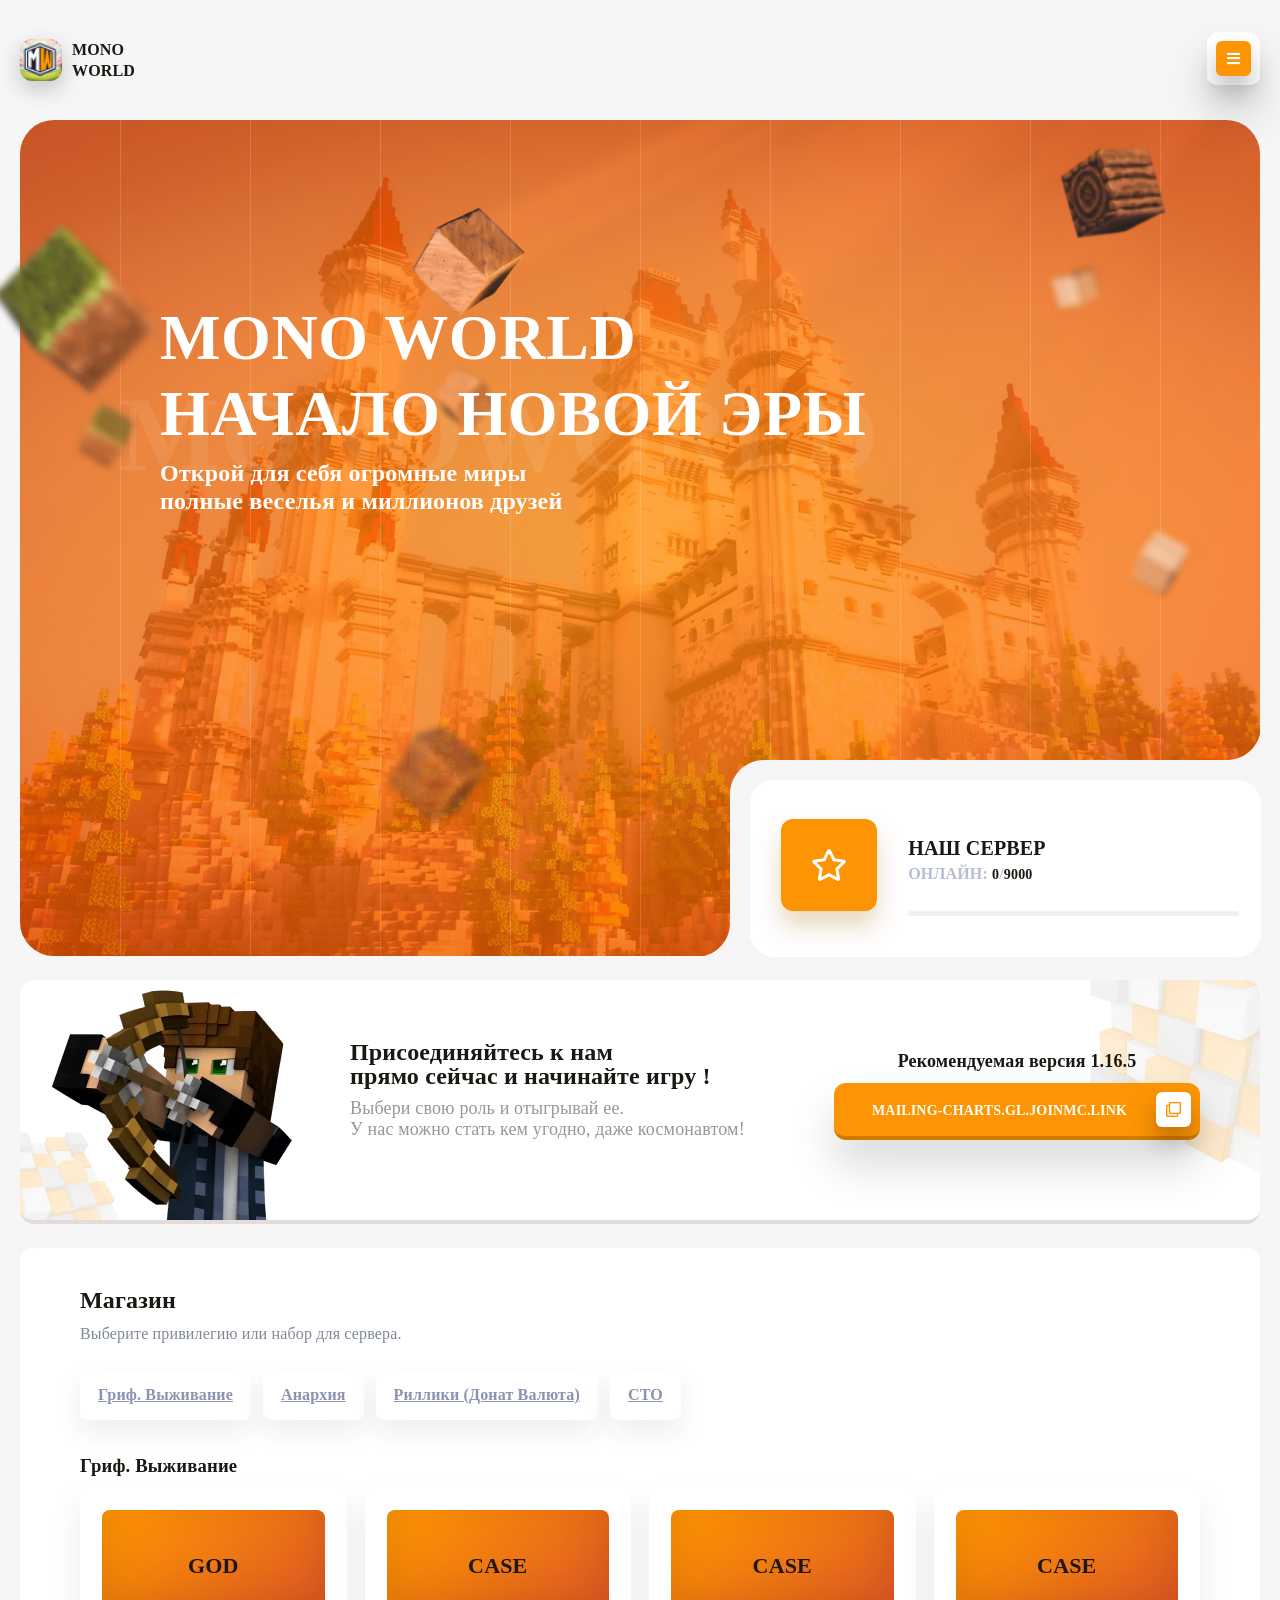
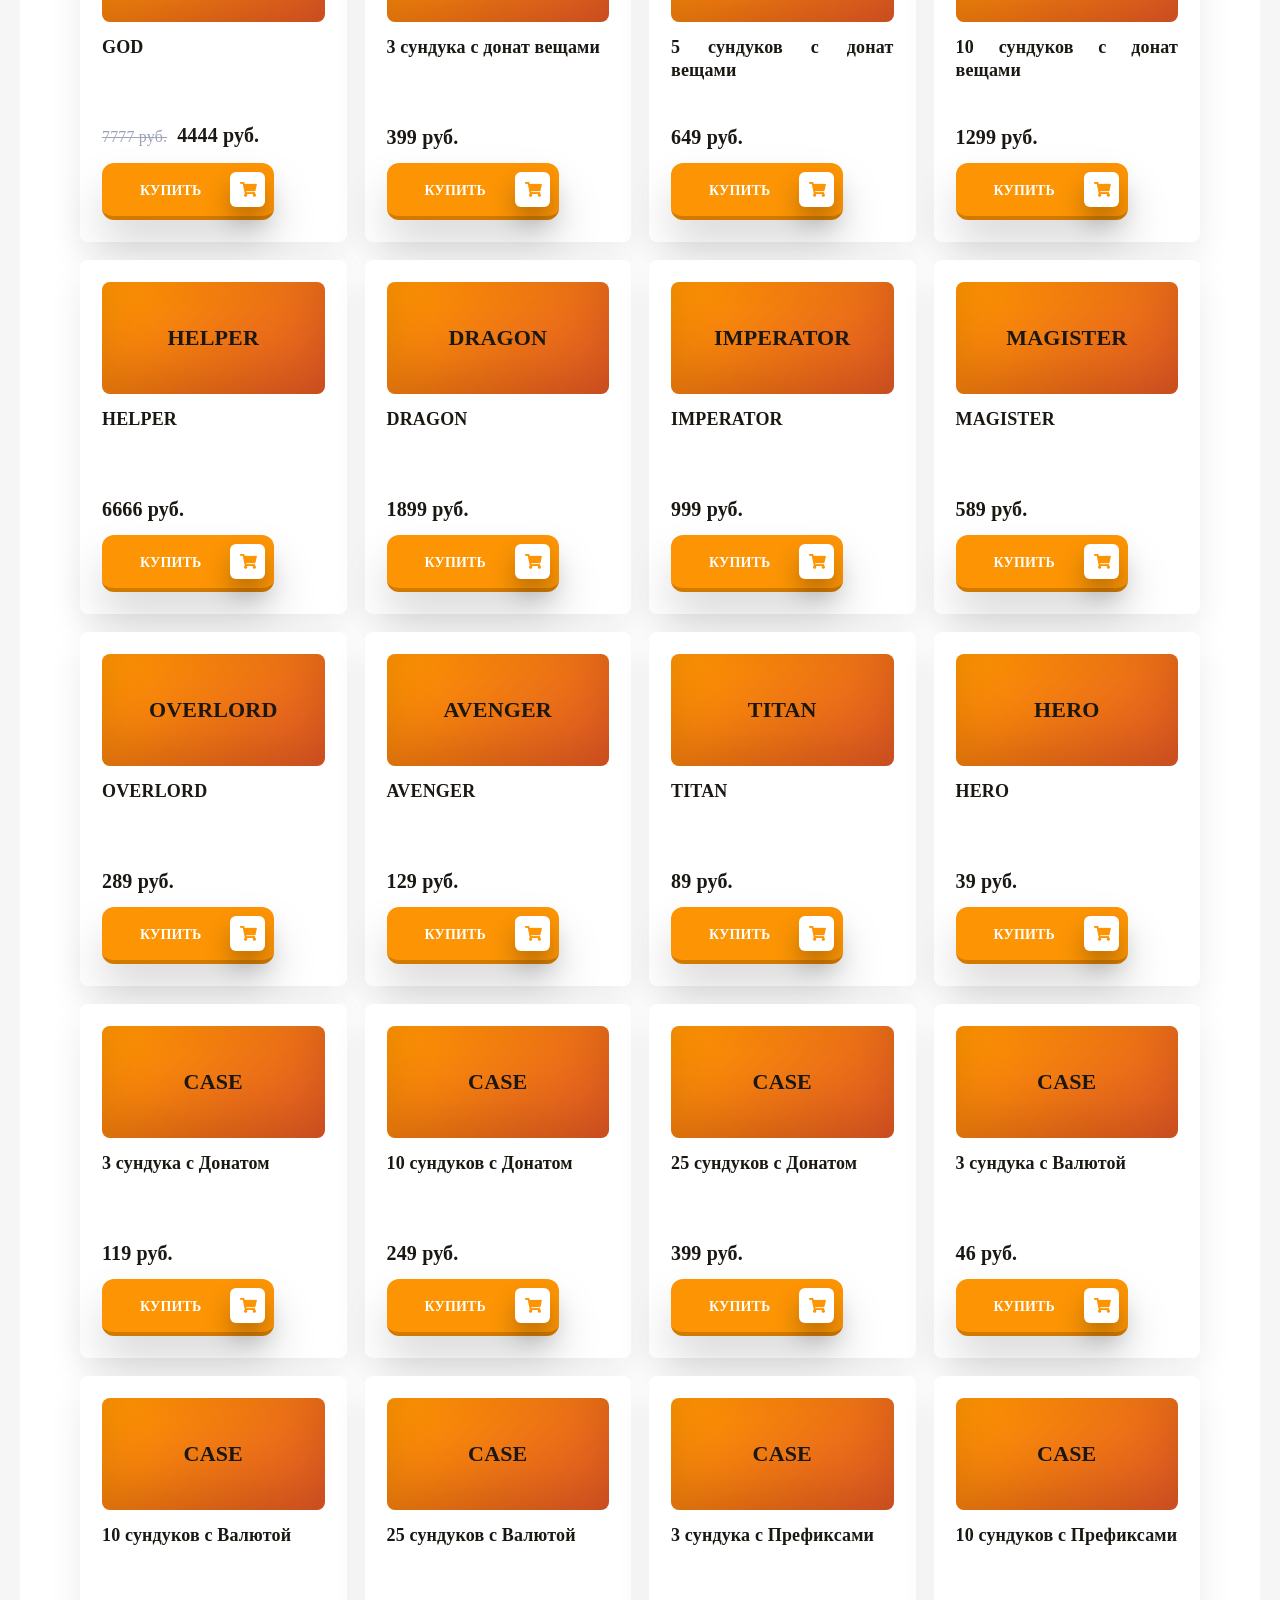
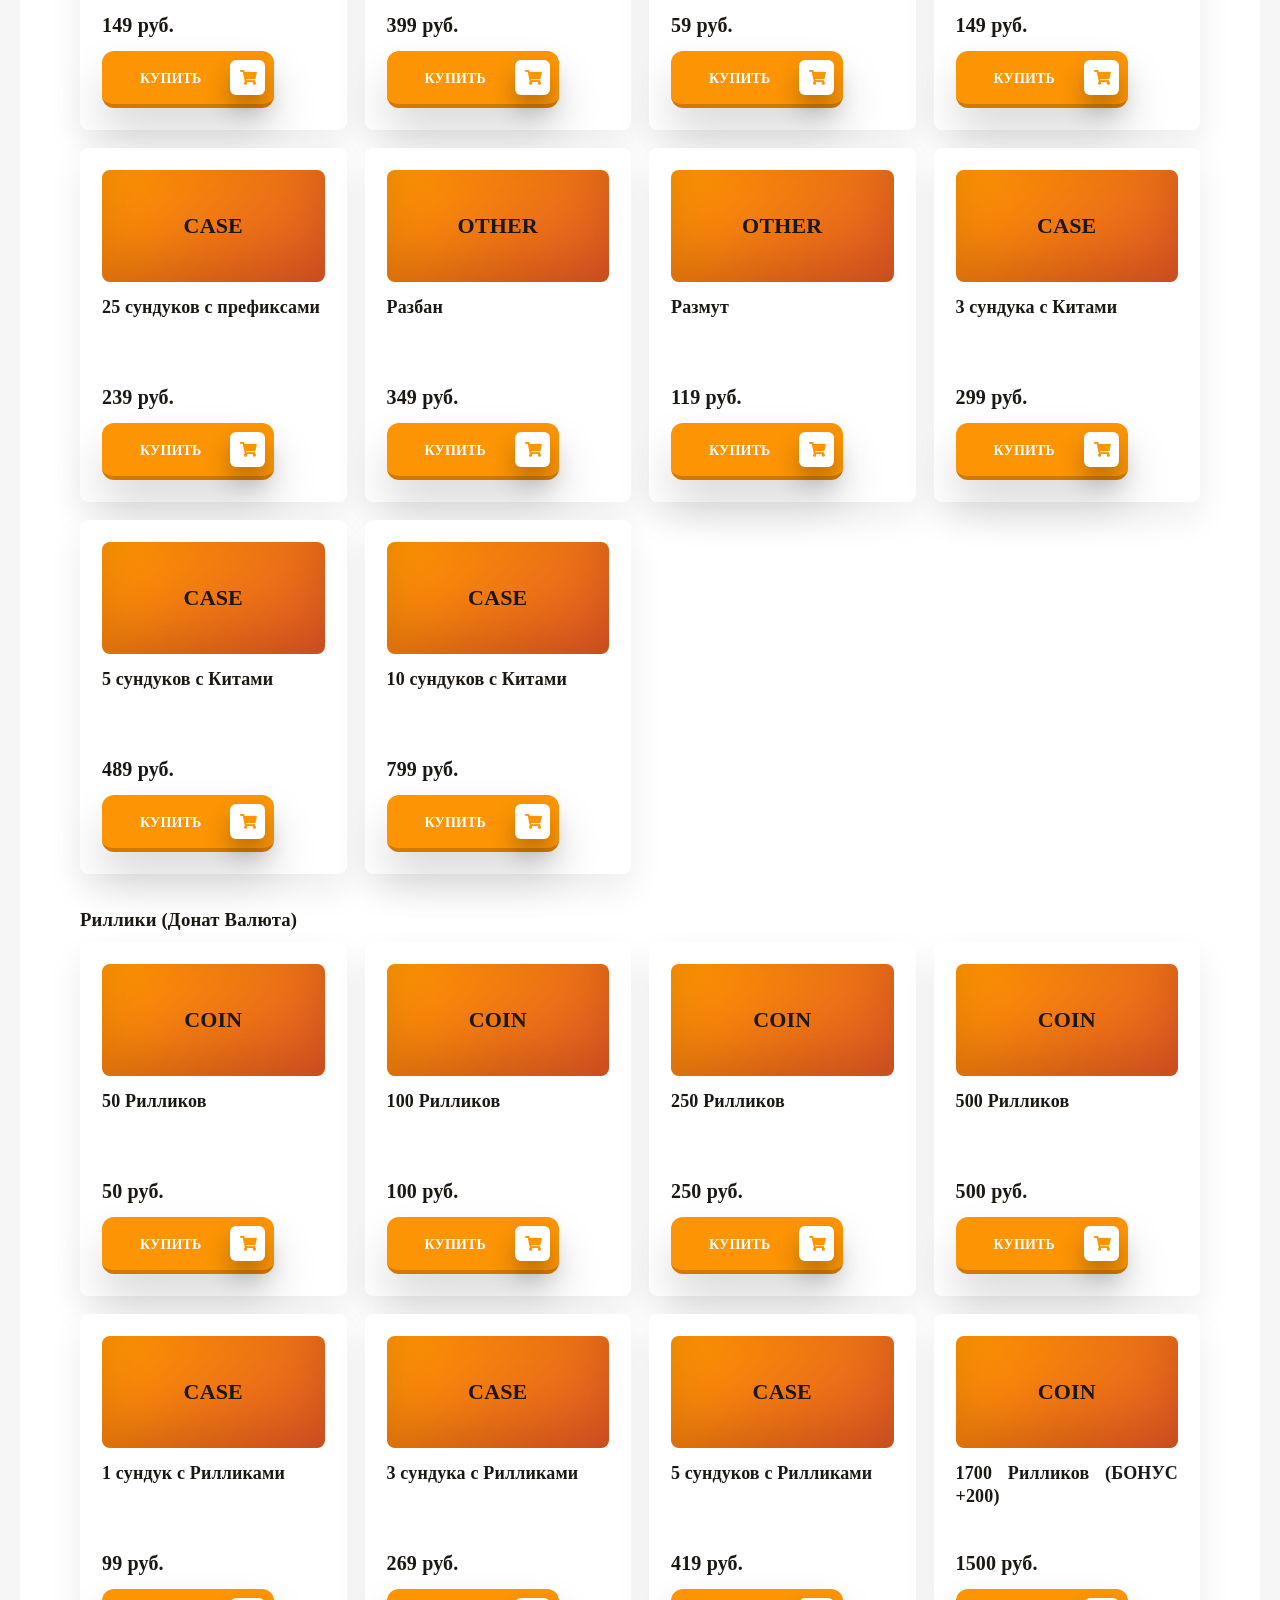
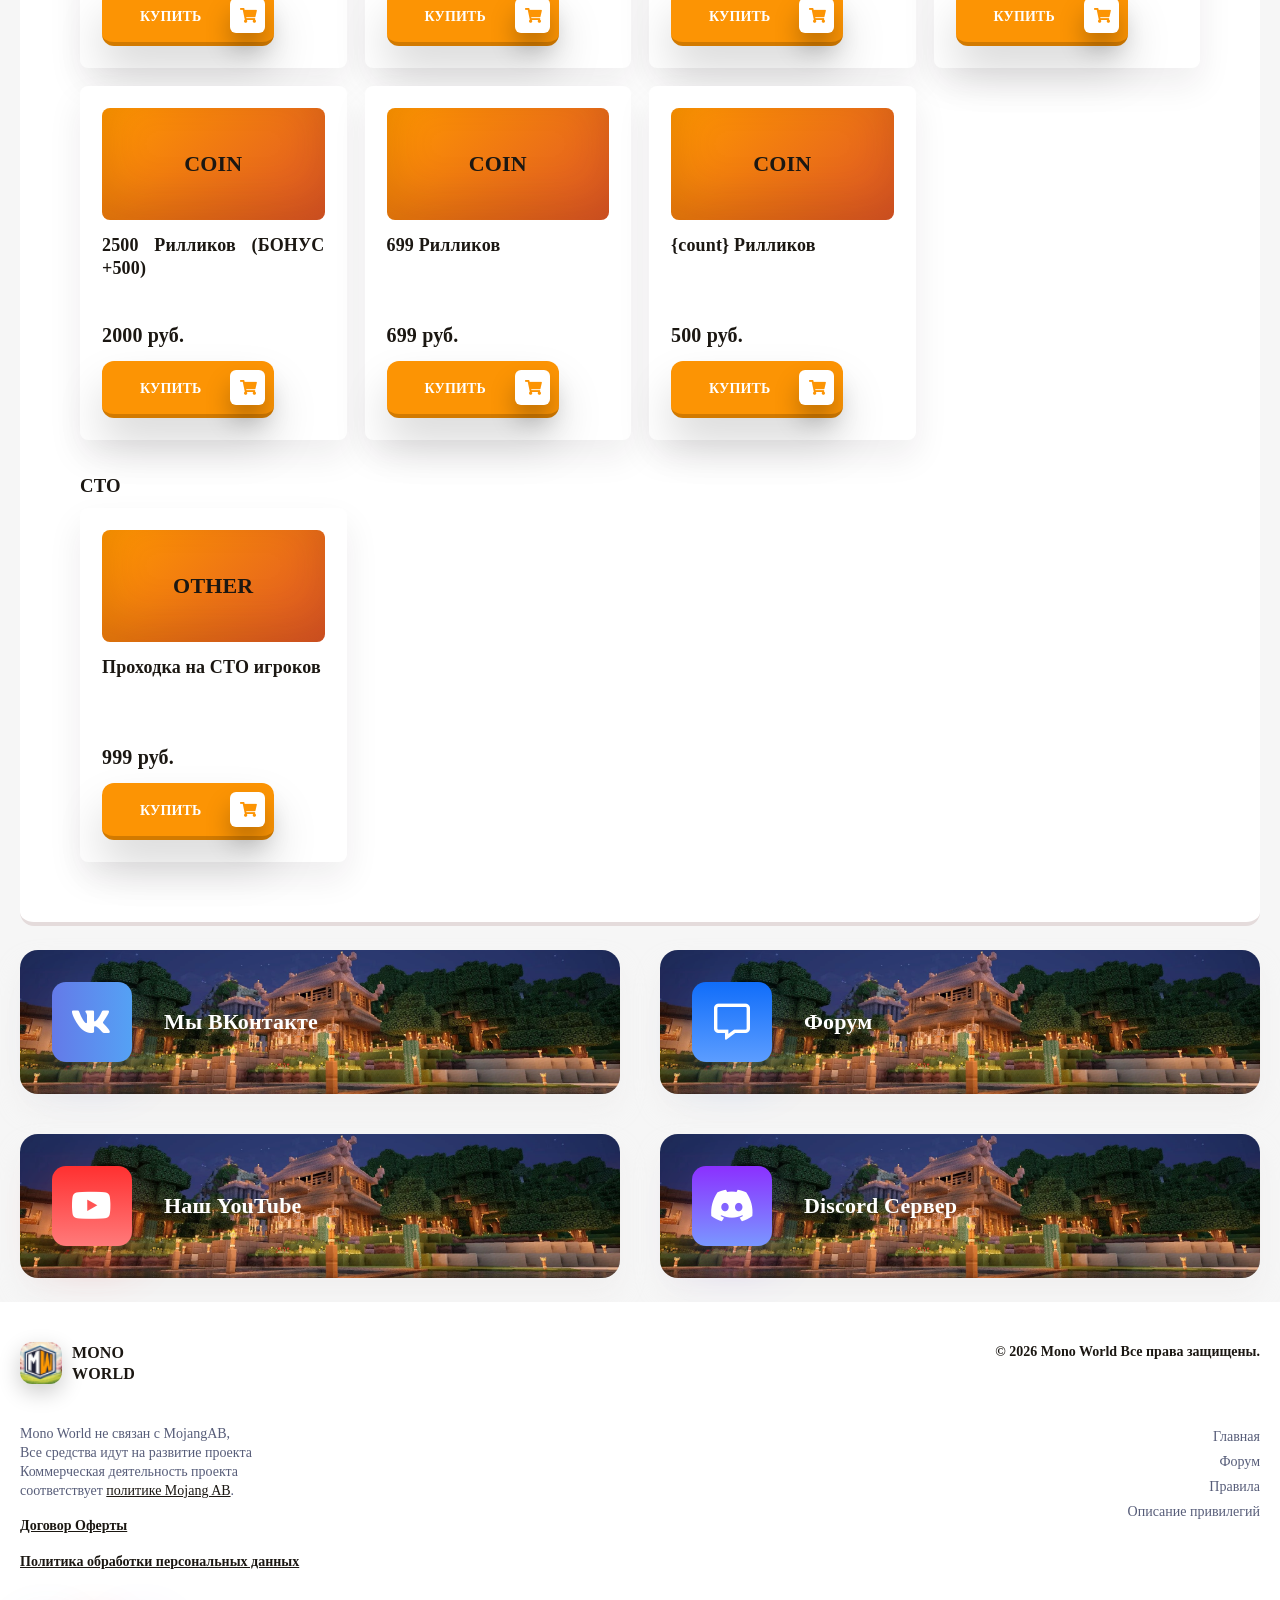
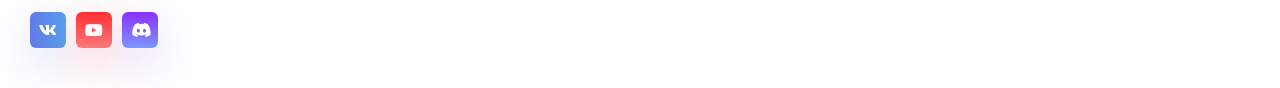
==== index.html @ 1bcba751 "ss" ====
﻿<!DOCTYPE html>
<html>

<head>
    <title>Mono World — Магазин привилегий
</title>

    <meta name="description" content="Играйте в Minecraft на сервере Mono World. Присоединяйтесь к нашему сообществу и получите уникальные привилегии. Купите донат и наслаждайтесь игрой на одном из лучших серверов Minecraft. Откройте для себя мир Mono World!">

    <meta charset="utf-8">
<!-- <meta name="viewport" content="width=device-width, initial-scale=1.0" /> -->

<!-- CSRF Token -->
<meta name="csrf-token" content="AlEHcgqc6BC0o8FG1vRb4DvWp2QjjsesdNnmo5G0">

<meta name="keywords" content="minecraft, игра minecraft, играть в minecraft, minecraft classic, minecraft бесплатно, minecraft скачать, minecraft 1.20, minecraft серверы, сервер minecraft, бесплатный minecraft сервер, домер minecraft, домер grief, Mono World minecraft, сервер Mono World, купить донат minecraft, купить донат Mono World, донат minecraft, рили ворлд сервер, сайт Mono World, описание привилегий Mono World, донат на Mono World, привилегии Mono World, minecraft сервера с донатом, бесплатные привилегии Minecraft, рили ворлд майнкрафт, майнкрафт сервер Mono World, популярные minecraft серверы, играть на сервере домера">

<meta http-equiv="content-type" content="text/html; charset=UTF-8" />
<meta http-equiv="content-language" content="ru" />

<!-- Scripts -->
<script src="/js/app.js" defer></script>
<script src="/js/public.js" defer></script>
<script src="/js/clipboard.min.js" defer></script>
<script src="/js/main.js" defer></script>

<!-- Styles -->
<link rel="stylesheet" href="/css/fonts.min.css" />
<link rel="stylesheet" href="/css/style.min.css" />
<link rel="stylesheet" href="/css/media-queries.min.css" />
<link rel="stylesheet" href="/css/custom.css" />

<!-- Fonts -->
<link rel="stylesheet" href="https://pro.fontawesome.com/releases/v5.10.0/css/all.css" integrity="sha384-AYmEC3Yw5cVb3ZcuHtOA93w35dYTsvhLPVnYs9eStHfGJvOvKxVfELGroGkvsg+p" crossorigin="anonymous" />


<link rel="icon" type="image/png" href="/images/custom-logo.png">

<meta name="interkassa-verification" content="1a4b5794d77db62eb89c363f576572cb" />
    </head>

<body>
    <!-- <div class="container"> -->
    <div class="wrapper" style="
        min-height: calc(100% - 203.33px);
    ">
        <div id="app">
            <header>
    <a href="/index.html" class="logotype">
        <div class="pic"></div>
        <div class="logo_text">
            <span>mono</span>
            <span>world</span>
        </div>
    </a>
    <nav id="header_menu">
        <ul>
            <li>
                <a href="/index.html"><i class="fas fa-home"></i><span>Главная</span></a>
            </li>
            <li>
                <a href="javascript:void(0)" data-page="store" id="goToStore"><i class="fas fa-shopping-cart"></i><span>Магазин</span></a>
            </li>
            <li>
                <a href="/description.html"><i class="fas fa-tag"></i><span>Правила</span></a>
            </li>
            <li>
                <a href="/description.html"><i class="fas fa-file-alt"></i><span>Описание привилегий</span></a>
            </li>
            <li>
                <a href="//f.reallyworld.me"><i class="far fa-comment-alt"></i><span>Форум</span></a>
            </li>
            <li>
                <a href="/support.html"><i class="far fa-heart"></i><span>Поддержка</span></a>
            </li>
        </ul>
    </nav>
    <!-- <lc-button></lc-button> -->

    <a href="javascript:void(0);" id="menu" class="button menu-button" onclick="toggleMenu()">
        <i class="fas fa-bars"></i>
    </a>
</header>
            
<section id="head">
    <div id="head_pics">
        <div class="pics_lines"></div>
        <div class="flying"></div>
        <div class="pic_text">MonoWorld</div>

        <div class="parallax block_1"></div>
        <div class="parallax block_2"></div>
        <div class="parallax block_3"></div>
        <div class="parallax block_4"></div>
        <div class="parallax block_5"></div>
        <div class="parallax block_6"></div>
        <div class="parallax block_7"></div>
        <div class="parallax block_8"></div>
        <div class="parallax block_9"></div>
        <div class="parallax block_10"></div>
    </div>

    <div id="head_top" class="br">
        <h1>
            Mono World<br />
            Начало новой эры
        </h1>
        <h5>
            Открой для себя огромные миры<br />
            полные веселья и миллионов друзей
        </h5>
        <!-- <a href="#" id="play" class="button"><span>Начать играть</span><i class="far fa-play-circle"></i></a> -->
    </div>

    <div class="head_bottom">
        <div class="bg br"></div>
        <div class="s-online-wrapp">
            <div class="s-online">
                <i class="far fa-star"></i>
                <div class="server">
                    <h6>Наш сервер</h6>
                    <p class="online">Онлайн: <span id="online">0</span>/<span id="slots">9000</span></p>
                    <div class="progress">
                        <div class="progress-bar" id="progress" style="width: 0%;"></div>
                    </div>



                    </div>
                </div>
            </div>
        </div>
    </div>
</section>

<section id="join_us">
    <div class="join_us_arrow"></div>
    <div></div>
    <div class="left">
        <h2>
            Присоединяйтесь к нам<br />
            прямо сейчас и начинайте игру !
        </h2>
        <h5>
            Выбери свою роль и отыгрывай ее.<br />
            У нас можно стать кем угодно, даже космонавтом!
        </h5>
    </div>

    <div class="copy_ip">
        <span class="left">Рекомендуемая версия 1.16.5</span>
        <a href="javascript:void(0)" id="copy_ip_button" class="button button-orange right my-copy-clipboard" data-clipboard-text="mailing-charts.gl.joinmc.link">
            <span>mailing-charts.gl.joinmc.link</span><i class=" far fa-clone"></i>
        </a>
    </div>
    <div class="clear"></div>
</section>
            <div id="store">
<section class="store-static">
  <div class="store-heading"><h2>Магазин</h2><p>Выберите привилегию или набор для сервера.</p></div>
  <div class="store-tabs">
    <a href="#category-1">Гриф. Выживание</a>
    <a href="#category-2">Анархия</a>
    <a href="#category-5">Риллики (Донат Валюта)</a>
    <a href="#category-10">СТО</a>
  </div>
  <div class="store-category" id="category-1">
    <h3>Гриф. Выживание</h3>
    <div class="store-grid">
      <article class="store-card">
        <div class="store-art"><span>GOD</span></div>
        <h4>GOD</h4>
        <div class="store-price"><span class="old-price">7777 руб.</span><strong>4444 руб.</strong></div>
        <a class="button button-orange" href="javascript:void(0)"><span>Купить</span><i class="fas fa-shopping-cart"></i></a>
      </article>
      <article class="store-card">
        <div class="store-art"><span>CASE</span></div>
        <h4>3 сундука с донат вещами</h4>
        <div class="store-price"><strong>399 руб.</strong></div>
        <a class="button button-orange" href="javascript:void(0)"><span>Купить</span><i class="fas fa-shopping-cart"></i></a>
      </article>
      <article class="store-card">
        <div class="store-art"><span>CASE</span></div>
        <h4>5 сундуков с донат вещами</h4>
        <div class="store-price"><strong>649 руб.</strong></div>
        <a class="button button-orange" href="javascript:void(0)"><span>Купить</span><i class="fas fa-shopping-cart"></i></a>
      </article>
      <article class="store-card">
        <div class="store-art"><span>CASE</span></div>
        <h4>10 сундуков с донат вещами</h4>
        <div class="store-price"><strong>1299 руб.</strong></div>
        <a class="button button-orange" href="javascript:void(0)"><span>Купить</span><i class="fas fa-shopping-cart"></i></a>
      </article>
      <article class="store-card">
        <div class="store-art"><span>HELPER</span></div>
        <h4>HELPER</h4>
        <div class="store-price"><strong>6666 руб.</strong></div>
        <a class="button button-orange" href="javascript:void(0)"><span>Купить</span><i class="fas fa-shopping-cart"></i></a>
      </article>
      <article class="store-card">
        <div class="store-art"><span>DRAGON</span></div>
        <h4>DRAGON</h4>
        <div class="store-price"><strong>1899 руб.</strong></div>
        <a class="button button-orange" href="javascript:void(0)"><span>Купить</span><i class="fas fa-shopping-cart"></i></a>
      </article>
      <article class="store-card">
        <div class="store-art"><span>IMPERATOR</span></div>
        <h4>IMPERATOR</h4>
        <div class="store-price"><strong>999 руб.</strong></div>
        <a class="button button-orange" href="javascript:void(0)"><span>Купить</span><i class="fas fa-shopping-cart"></i></a>
      </article>
      <article class="store-card">
        <div class="store-art"><span>MAGISTER</span></div>
        <h4>MAGISTER</h4>
        <div class="store-price"><strong>589 руб.</strong></div>
        <a class="button button-orange" href="javascript:void(0)"><span>Купить</span><i class="fas fa-shopping-cart"></i></a>
      </article>
      <article class="store-card">
        <div class="store-art"><span>OVERLORD</span></div>
        <h4>OVERLORD</h4>
        <div class="store-price"><strong>289 руб.</strong></div>
        <a class="button button-orange" href="javascript:void(0)"><span>Купить</span><i class="fas fa-shopping-cart"></i></a>
      </article>
      <article class="store-card">
        <div class="store-art"><span>AVENGER</span></div>
        <h4>AVENGER</h4>
        <div class="store-price"><strong>129 руб.</strong></div>
        <a class="button button-orange" href="javascript:void(0)"><span>Купить</span><i class="fas fa-shopping-cart"></i></a>
      </article>
      <article class="store-card">
        <div class="store-art"><span>TITAN</span></div>
        <h4>TITAN</h4>
        <div class="store-price"><strong>89 руб.</strong></div>
        <a class="button button-orange" href="javascript:void(0)"><span>Купить</span><i class="fas fa-shopping-cart"></i></a>
      </article>
      <article class="store-card">
        <div class="store-art"><span>HERO</span></div>
        <h4>HERO</h4>
        <div class="store-price"><strong>39 руб.</strong></div>
        <a class="button button-orange" href="javascript:void(0)"><span>Купить</span><i class="fas fa-shopping-cart"></i></a>
      </article>
      <article class="store-card">
        <div class="store-art"><span>CASE</span></div>
        <h4>3 сундука с Донатом</h4>
        <div class="store-price"><strong>119 руб.</strong></div>
        <a class="button button-orange" href="javascript:void(0)"><span>Купить</span><i class="fas fa-shopping-cart"></i></a>
      </article>
      <article class="store-card">
        <div class="store-art"><span>CASE</span></div>
        <h4>10 сундуков с Донатом</h4>
        <div class="store-price"><strong>249 руб.</strong></div>
        <a class="button button-orange" href="javascript:void(0)"><span>Купить</span><i class="fas fa-shopping-cart"></i></a>
      </article>
      <article class="store-card">
        <div class="store-art"><span>CASE</span></div>
        <h4>25 сундуков с Донатом</h4>
        <div class="store-price"><strong>399 руб.</strong></div>
        <a class="button button-orange" href="javascript:void(0)"><span>Купить</span><i class="fas fa-shopping-cart"></i></a>
      </article>
      <article class="store-card">
        <div class="store-art"><span>CASE</span></div>
        <h4>3 сундука с Валютой</h4>
        <div class="store-price"><strong>46 руб.</strong></div>
        <a class="button button-orange" href="javascript:void(0)"><span>Купить</span><i class="fas fa-shopping-cart"></i></a>
      </article>
      <article class="store-card">
        <div class="store-art"><span>CASE</span></div>
        <h4>10 сундуков с Валютой</h4>
        <div class="store-price"><strong>149 руб.</strong></div>
        <a class="button button-orange" href="javascript:void(0)"><span>Купить</span><i class="fas fa-shopping-cart"></i></a>
      </article>
      <article class="store-card">
        <div class="store-art"><span>CASE</span></div>
        <h4>25 сундуков с Валютой</h4>
        <div class="store-price"><strong>399 руб.</strong></div>
        <a class="button button-orange" href="javascript:void(0)"><span>Купить</span><i class="fas fa-shopping-cart"></i></a>
      </article>
      <article class="store-card">
        <div class="store-art"><span>CASE</span></div>
        <h4>3 сундука с Префиксами</h4>
        <div class="store-price"><strong>59 руб.</strong></div>
        <a class="button button-orange" href="javascript:void(0)"><span>Купить</span><i class="fas fa-shopping-cart"></i></a>
      </article>
      <article class="store-card">
        <div class="store-art"><span>CASE</span></div>
        <h4>10 сундуков с Префиксами</h4>
        <div class="store-price"><strong>149 руб.</strong></div>
        <a class="button button-orange" href="javascript:void(0)"><span>Купить</span><i class="fas fa-shopping-cart"></i></a>
      </article>
      <article class="store-card">
        <div class="store-art"><span>CASE</span></div>
        <h4>25 сундуков с префиксами</h4>
        <div class="store-price"><strong>239 руб.</strong></div>
        <a class="button button-orange" href="javascript:void(0)"><span>Купить</span><i class="fas fa-shopping-cart"></i></a>
      </article>
      <article class="store-card">
        <div class="store-art"><span>OTHER</span></div>
        <h4>Разбан</h4>
        <div class="store-price"><strong>349 руб.</strong></div>
        <a class="button button-orange" href="javascript:void(0)"><span>Купить</span><i class="fas fa-shopping-cart"></i></a>
      </article>
      <article class="store-card">
        <div class="store-art"><span>OTHER</span></div>
        <h4>Размут</h4>
        <div class="store-price"><strong>119 руб.</strong></div>
        <a class="button button-orange" href="javascript:void(0)"><span>Купить</span><i class="fas fa-shopping-cart"></i></a>
      </article>
      <article class="store-card">
        <div class="store-art"><span>CASE</span></div>
        <h4>3 сундука с Китами</h4>
        <div class="store-price"><strong>299 руб.</strong></div>
        <a class="button button-orange" href="javascript:void(0)"><span>Купить</span><i class="fas fa-shopping-cart"></i></a>
      </article>
      <article class="store-card">
        <div class="store-art"><span>CASE</span></div>
        <h4>5 сундуков с Китами</h4>
        <div class="store-price"><strong>489 руб.</strong></div>
        <a class="button button-orange" href="javascript:void(0)"><span>Купить</span><i class="fas fa-shopping-cart"></i></a>
      </article>
      <article class="store-card">
        <div class="store-art"><span>CASE</span></div>
        <h4>10 сундуков с Китами</h4>
        <div class="store-price"><strong>799 руб.</strong></div>
        <a class="button button-orange" href="javascript:void(0)"><span>Купить</span><i class="fas fa-shopping-cart"></i></a>
      </article>
    </div>
  </div>
  <div class="store-category" id="category-5">
    <h3>Риллики (Донат Валюта)</h3>
    <div class="store-grid">
      <article class="store-card">
        <div class="store-art"><span>COIN</span></div>
        <h4>50 Рилликов</h4>
        <div class="store-price"><strong>50 руб.</strong></div>
        <a class="button button-orange" href="javascript:void(0)"><span>Купить</span><i class="fas fa-shopping-cart"></i></a>
      </article>
      <article class="store-card">
        <div class="store-art"><span>COIN</span></div>
        <h4>100 Рилликов</h4>
        <div class="store-price"><strong>100 руб.</strong></div>
        <a class="button button-orange" href="javascript:void(0)"><span>Купить</span><i class="fas fa-shopping-cart"></i></a>
      </article>
      <article class="store-card">
        <div class="store-art"><span>COIN</span></div>
        <h4>250 Рилликов</h4>
        <div class="store-price"><strong>250 руб.</strong></div>
        <a class="button button-orange" href="javascript:void(0)"><span>Купить</span><i class="fas fa-shopping-cart"></i></a>
      </article>
      <article class="store-card">
        <div class="store-art"><span>COIN</span></div>
        <h4>500 Рилликов</h4>
        <div class="store-price"><strong>500 руб.</strong></div>
        <a class="button button-orange" href="javascript:void(0)"><span>Купить</span><i class="fas fa-shopping-cart"></i></a>
      </article>
      <article class="store-card">
        <div class="store-art"><span>CASE</span></div>
        <h4>1 сундук с Рилликами</h4>
        <div class="store-price"><strong>99 руб.</strong></div>
        <a class="button button-orange" href="javascript:void(0)"><span>Купить</span><i class="fas fa-shopping-cart"></i></a>
      </article>
      <article class="store-card">
        <div class="store-art"><span>CASE</span></div>
        <h4>3 сундука с Рилликами</h4>
        <div class="store-price"><strong>269 руб.</strong></div>
        <a class="button button-orange" href="javascript:void(0)"><span>Купить</span><i class="fas fa-shopping-cart"></i></a>
      </article>
      <article class="store-card">
        <div class="store-art"><span>CASE</span></div>
        <h4>5 сундуков с Рилликами</h4>
        <div class="store-price"><strong>419 руб.</strong></div>
        <a class="button button-orange" href="javascript:void(0)"><span>Купить</span><i class="fas fa-shopping-cart"></i></a>
      </article>
      <article class="store-card">
        <div class="store-art"><span>COIN</span></div>
        <h4>1700 Рилликов (БОНУС +200)</h4>
        <div class="store-price"><strong>1500 руб.</strong></div>
        <a class="button button-orange" href="javascript:void(0)"><span>Купить</span><i class="fas fa-shopping-cart"></i></a>
      </article>
      <article class="store-card">
        <div class="store-art"><span>COIN</span></div>
        <h4>2500 Рилликов (БОНУС +500)</h4>
        <div class="store-price"><strong>2000 руб.</strong></div>
        <a class="button button-orange" href="javascript:void(0)"><span>Купить</span><i class="fas fa-shopping-cart"></i></a>
      </article>
      <article class="store-card">
        <div class="store-art"><span>COIN</span></div>
        <h4>699 Рилликов</h4>
        <div class="store-price"><strong>699 руб.</strong></div>
        <a class="button button-orange" href="javascript:void(0)"><span>Купить</span><i class="fas fa-shopping-cart"></i></a>
      </article>
      <article class="store-card">
        <div class="store-art"><span>COIN</span></div>
        <h4>{count} Рилликов</h4>
        <div class="store-price"><strong>500 руб.</strong></div>
        <a class="button button-orange" href="javascript:void(0)"><span>Купить</span><i class="fas fa-shopping-cart"></i></a>
      </article>
    </div>
  </div>
  <div class="store-category" id="category-10">
    <h3>СТО</h3>
    <div class="store-grid">
      <article class="store-card">
        <div class="store-art"><span>OTHER</span></div>
        <h4>Проходка на СТО игроков</h4>
        <div class="store-price"><strong>999 руб.</strong></div>
        <a class="button button-orange" href="javascript:void(0)"><span>Купить</span><i class="fas fa-shopping-cart"></i></a>
      </article>
    </div>
  </div>
</section>
</div>

<section id="social">
    <a href="//vk.com/reallyworlds" target="_blank">
        <div>
            <i class="fab fa-vk social-vk"></i>
            <span>Мы ВКонтакте</span>
        </div>
    </a>
    <a href="//f.reallyworld.me">
        <div>
            <i class="far fa-comment-alt social-forum"></i>
            <span>Форум</span>
        </div>
    </a>
    <a href="//www.youtube.com/channel/UCb5oqCZ4AfmfXbgHsfei0tQ" target="_blank">
        <div>
            <i class="fab fa-youtube social-yt"></i>
            <span>Наш YouTube</span>
        </div>
    </a>
    <a href="//discord.gg/reallyworld" target="_blank">
        <div>
            <i class="fab fa-discord social-discord"></i>
            <span>Discord Сервер</span>
        </div>
    </a>
</section>
        </div>
    </div>
    <footer>
    <div class="wrapper">
        <div class="logo">
            <a href="/index.html" class="logotype">
                <div class="pic"></div>
                <div class="logo_text">
                    <span>mono</span>
                    <span>world</span>
                </div>
            </a>
        </div>

        <div class="copyright">
            <p class="copy">© <script>document.write(new Date().getFullYear())</script> Mono World Все права защищены.</p>

            
            
            
        </div>

        <div class="info">
            <p>
                Mono World не связан с MojangAB,<br />
                Все средства идут на развитие проекта<br />
                Коммерческая деятельность проекта<br />
                соответствует <a href="/mojang.pdf">политике Mojang AB</a>.
            </p>
            <a href="/public_offer.pdf">Договор Оферты</a>
            <a href="/privacy.pdf">Политика обработки персональных данных</a>
        </div>

        <div class="nav">
            <nav>
                <a href="/index.html">Главная</a>
                <a href="//f.reallyworld.me">Форум</a>
                <a href="/rules">Правила</a>
                <a href="/description.html">Описание привилегий</a>
            </nav>
        </div>
        <div class="social">
            <div>
                <span class="social-icon social-vk"><a href="//vk.com/reallyworlds" target="_blank"><i class="fab fa-vk"></i></a></span><span class="social-icon social-yt"><a href="//www.youtube.com/channel/UCb5oqCZ4AfmfXbgHsfei0tQ" target="_blank"><i class="fab fa-youtube"></i></a></span><span class="social-icon social-discord"><a href="//discord.gg/reallyworld" target="_blank"><i class="fab fa-discord"></i></a></span>
            </div>
        </div>
    </div>
</footer>    <!-- </div> -->
    <script>
    window.addEventListener('load', function() {
        $('.copy-clipboard').on('click', function(e) {
            e.preventDefault();
            var that = $(this);
            that.html('Скопировано!');
            setTimeout(function() {
                that.html(that.attr('data-clipboard-text'));
            }, 1000);
            let text = $(this).data('clipboard-text');
            new ClipboardJS('.copy-clipboard');
        });






        var acc = document.getElementsByClassName("accordion");
        var i;
        for (i = 0; i < acc.length; i++) {
            acc[i].addEventListener("click", function() {
                this.classList.toggle("accoactive");
                var panel = this.nextElementSibling;
                if (panel.style.maxHeight) {
                    panel.style.maxHeight = null;
                } else {
                    panel.style.maxHeight = panel.scrollHeight + "px";
                }
            });
        }




        setTimeout(function() {
            app.monitor();
        }, 100);
    });
</script>




<!-- Yandex.Metrika counter -->
<script type="text/javascript">
    (function(m, e, t, r, i, k, a) {
        m[i] = m[i] || function() {
            (m[i].a = m[i].a || []).push(arguments)
        };
        m[i].l = 1 * new Date();
        k = e.createElement(t), a = e.getElementsByTagName(t)[0], k.async = 1, k.src = r, a.parentNode.insertBefore(k, a)
    })
    (window, document, "script", "https://mc.yandex.ru/metrika/tag.js", "ym");

    ym(76686226, "init", {
        clickmap: true,
        trackLinks: true,
        accurateTrackBounce: true,
        webvisor: true
    });
</script>
<noscript>
    <div><img src="https://mc.yandex.ru/watch/76686226" style="position:absolute; left:-9999px;" alt="" /></div>
</noscript>
<!-- /Yandex.Metrika counter -->


<script type="application/ld+json">
    {
        "@context": "http://schema.org",
        "@type": "Organization",
        "name": "Mono World",
        "url": "https://reallyworld.ru/",
        "sameAs": [
            "https://vk.com/reallyworlds",
            "https://vk.com/reallyworld_tech"
        ]
    }
</script>

<!-- Разделение по доменам отключено — всегда .ru, ссылки не переписываем
<script>
  document.addEventListener("DOMContentLoaded", function(event) {
    var l = document.links;
    for(var i=0; i<l.length; i++) {
        var href = l[i].href;
        var host = window.location.hostname.split('.');
        l[i].href = href.replace(/Mono World.(ru|me|org|online|undefined)/gi, 'Mono World.' + host[host.length-1]);
    }
  });
</script>
-->        <div id="toasts"></div>
</body>

</html>
---- css/fonts.min.css ----
@font-face{font-family:"Mazzard M";src:url("../fonts/MazzardM-Medium.eot");src:local("Mazzard M Medium"),local("MazzardM-Medium"),url("../fonts/MazzardM-Medium.eot?#iefix") format("embedded-opentype"),url("../fonts/MazzardM-Medium.woff2") format("woff2"),url("../fonts/MazzardM-Medium.woff") format("woff"),url("../fonts/MazzardM-Medium.ttf") format("truetype");font-weight:500;font-style:normal}@font-face{font-family:"Mazzard M";src:url("../fonts/MazzardM-ExtraLightItalic.eot");src:local("Mazzard M ExtraLight Italic"),local("MazzardM-ExtraLightItalic"),url("../fonts/MazzardM-ExtraLightItalic.eot?#iefix") format("embedded-opentype"),url("../fonts/MazzardM-ExtraLightItalic.woff2") format("woff2"),url("../fonts/MazzardM-ExtraLightItalic.woff") format("woff"),url("../fonts/MazzardM-ExtraLightItalic.ttf") format("truetype");font-weight:200;font-style:italic}@font-face{font-family:"Mazzard H";src:url("../fonts/MazzardH-BlackItalic.eot");src:local("Mazzard H Black Italic"),local("MazzardH-BlackItalic"),url("../fonts/MazzardH-BlackItalic.eot?#iefix") format("embedded-opentype"),url("../fonts/MazzardH-BlackItalic.woff2") format("woff2"),url("../fonts/MazzardH-BlackItalic.woff") format("woff"),url("../fonts/MazzardH-BlackItalic.ttf") format("truetype");font-weight:900;font-style:italic}@font-face{font-family:"Mazzard L";src:url("../fonts/MazzardL-ExtraBold.eot");src:local("Mazzard L ExtraBold"),local("MazzardL-ExtraBold"),url("../fonts/MazzardL-ExtraBold.eot?#iefix") format("embedded-opentype"),url("../fonts/MazzardL-ExtraBold.woff2") format("woff2"),url("../fonts/MazzardL-ExtraBold.woff") format("woff"),url("../fonts/MazzardL-ExtraBold.ttf") format("truetype");font-weight:800;font-style:normal}@font-face{font-family:"Mazzard H";src:url("../fonts/MazzardH-Black.eot");src:local("Mazzard H Black"),local("MazzardH-Black"),url("../fonts/MazzardH-Black.eot?#iefix") format("embedded-opentype"),url("../fonts/MazzardH-Black.woff2") format("woff2"),url("../fonts/MazzardH-Black.woff") format("woff"),url("../fonts/MazzardH-Black.ttf") format("truetype");font-weight:900;font-style:normal}@font-face{font-family:"Mazzard M";src:url("../fonts/MazzardM-BoldItalic.eot");src:local("Mazzard M Bold Italic"),local("MazzardM-BoldItalic"),url("../fonts/MazzardM-BoldItalic.eot?#iefix") format("embedded-opentype"),url("../fonts/MazzardM-BoldItalic.woff2") format("woff2"),url("../fonts/MazzardM-BoldItalic.woff") format("woff"),url("../fonts/MazzardM-BoldItalic.ttf") format("truetype");font-weight:bold;font-style:italic}@font-face{font-family:"Mazzard H";src:url("../fonts/MazzardH-Medium.eot");src:local("Mazzard H Medium"),local("MazzardH-Medium"),url("../fonts/MazzardH-Medium.eot?#iefix") format("embedded-opentype"),url("../fonts/MazzardH-Medium.woff2") format("woff2"),url("../fonts/MazzardH-Medium.woff") format("woff"),url("../fonts/MazzardH-Medium.ttf") format("truetype");font-weight:500;font-style:normal}@font-face{font-family:"Mazzard M";src:url("../fonts/MazzardM-Light.eot");src:local("Mazzard M Light"),local("MazzardM-Light"),url("../fonts/MazzardM-Light.eot?#iefix") format("embedded-opentype"),url("../fonts/MazzardM-Light.woff2") format("woff2"),url("../fonts/MazzardM-Light.woff") format("woff"),url("../fonts/MazzardM-Light.ttf") format("truetype");font-weight:300;font-style:normal}@font-face{font-family:"Mazzard H";src:url("../fonts/MazzardH-LightItalic.eot");src:local("Mazzard H Light Italic"),local("MazzardH-LightItalic"),url("../fonts/MazzardH-LightItalic.eot?#iefix") format("embedded-opentype"),url("../fonts/MazzardH-LightItalic.woff2") format("woff2"),url("../fonts/MazzardH-LightItalic.woff") format("woff"),url("../fonts/MazzardH-LightItalic.ttf") format("truetype");font-weight:300;font-style:italic}@font-face{font-family:"Mazzard H";src:url("../fonts/MazzardH-ExtraLight.eot");src:local("Mazzard H ExtraLight"),local("MazzardH-ExtraLight"),url("../fonts/MazzardH-ExtraLight.eot?#iefix") format("embedded-opentype"),url("../fonts/MazzardH-ExtraLight.woff2") format("woff2"),url("../fonts/MazzardH-ExtraLight.woff") format("woff"),url("../fonts/MazzardH-ExtraLight.ttf") format("truetype");font-weight:200;font-style:normal}@font-face{font-family:"Mazzard M";src:url("../fonts/MazzardM-Bold.eot");src:local("Mazzard M Bold"),local("MazzardM-Bold"),url("../fonts/MazzardM-Bold.eot?#iefix") format("embedded-opentype"),url("../fonts/MazzardM-Bold.woff2") format("woff2"),url("../fonts/MazzardM-Bold.woff") format("woff"),url("../fonts/MazzardM-Bold.ttf") format("truetype");font-weight:bold;font-style:normal}@font-face{font-family:"Mazzard M";src:url("../fonts/MazzardM-SemiBoldItalic.eot");src:local("Mazzard M SemiBold Italic"),local("MazzardM-SemiBoldItalic"),url("../fonts/MazzardM-SemiBoldItalic.eot?#iefix") format("embedded-opentype"),url("../fonts/MazzardM-SemiBoldItalic.woff2") format("woff2"),url("../fonts/MazzardM-SemiBoldItalic.woff") format("woff"),url("../fonts/MazzardM-SemiBoldItalic.ttf") format("truetype");font-weight:600;font-style:italic}@font-face{font-family:"Mazzard L";src:url("../fonts/MazzardL-ExtraLight.eot");src:local("Mazzard L ExtraLight"),local("MazzardL-ExtraLight"),url("../fonts/MazzardL-ExtraLight.eot?#iefix") format("embedded-opentype"),url("../fonts/MazzardL-ExtraLight.woff2") format("woff2"),url("../fonts/MazzardL-ExtraLight.woff") format("woff"),url("../fonts/MazzardL-ExtraLight.ttf") format("truetype");font-weight:200;font-style:normal}@font-face{font-family:"Mazzard H";src:url("../fonts/MazzardH-Light.eot");src:local("Mazzard H Light"),local("MazzardH-Light"),url("../fonts/MazzardH-Light.eot?#iefix") format("embedded-opentype"),url("../fonts/MazzardH-Light.woff2") format("woff2"),url("../fonts/MazzardH-Light.woff") format("woff"),url("../fonts/MazzardH-Light.ttf") format("truetype");font-weight:300;font-style:normal}@font-face{font-family:"Mazzard L";src:url("../fonts/MazzardL-ThinItalic.eot");src:local("Mazzard L Thin Italic"),local("MazzardL-ThinItalic"),url("../fonts/MazzardL-ThinItalic.eot?#iefix") format("embedded-opentype"),url("../fonts/MazzardL-ThinItalic.woff2") format("woff2"),url("../fonts/MazzardL-ThinItalic.woff") format("woff"),url("../fonts/MazzardL-ThinItalic.ttf") format("truetype");font-weight:100;font-style:italic}@font-face{font-family:"Mazzard H";src:url("../fonts/MazzardH-ExtraBoldItalic.eot");src:local("Mazzard H ExtraBold Italic"),local("MazzardH-ExtraBoldItalic"),url("../fonts/MazzardH-ExtraBoldItalic.eot?#iefix") format("embedded-opentype"),url("../fonts/MazzardH-ExtraBoldItalic.woff2") format("woff2"),url("../fonts/MazzardH-ExtraBoldItalic.woff") format("woff"),url("../fonts/MazzardH-ExtraBoldItalic.ttf") format("truetype");font-weight:800;font-style:italic}@font-face{font-family:"Mazzard M";src:url("../fonts/MazzardM-SemiBold.eot");src:local("Mazzard M SemiBold"),local("MazzardM-SemiBold"),url("../fonts/MazzardM-SemiBold.eot?#iefix") format("embedded-opentype"),url("../fonts/MazzardM-SemiBold.woff2") format("woff2"),url("../fonts/MazzardM-SemiBold.woff") format("woff"),url("../fonts/MazzardM-SemiBold.ttf") format("truetype");font-weight:600;font-style:normal}@font-face{font-family:"Mazzard L";src:url("../fonts/MazzardL-Regular.eot");src:local("Mazzard L Regular"),local("MazzardL-Regular"),url("../fonts/MazzardL-Regular.eot?#iefix") format("embedded-opentype"),url("../fonts/MazzardL-Regular.woff2") format("woff2"),url("../fonts/MazzardL-Regular.woff") format("woff"),url("../fonts/MazzardL-Regular.ttf") format("truetype");font-weight:normal;font-style:normal}@font-face{font-family:"Mazzard H";src:url("../fonts/MazzardH-MediumItalic.eot");src:local("Mazzard H Medium Italic"),local("MazzardH-MediumItalic"),url("../fonts/MazzardH-MediumItalic.eot?#iefix") format("embedded-opentype"),url("../fonts/MazzardH-MediumItalic.woff2") format("woff2"),url("../fonts/MazzardH-MediumItalic.woff") format("woff"),url("../fonts/MazzardH-MediumItalic.ttf") format("truetype");font-weight:500;font-style:italic}@font-face{font-family:"Mazzard L";src:url("../fonts/MazzardL-Italic.eot");src:local("Mazzard L Italic"),local("MazzardL-Italic"),url("../fonts/MazzardL-Italic.eot?#iefix") format("embedded-opentype"),url("../fonts/MazzardL-Italic.woff2") format("woff2"),url("../fonts/MazzardL-Italic.woff") format("woff"),url("../fonts/MazzardL-Italic.ttf") format("truetype");font-weight:normal;font-style:italic}@font-face{font-family:"Mazzard L";src:url("../fonts/MazzardL-ExtraBoldItalic.eot");src:local("Mazzard L ExtraBold Italic"),local("MazzardL-ExtraBoldItalic"),url("../fonts/MazzardL-ExtraBoldItalic.eot?#iefix") format("embedded-opentype"),url("../fonts/MazzardL-ExtraBoldItalic.woff2") format("woff2"),url("../fonts/MazzardL-ExtraBoldItalic.woff") format("woff"),url("../fonts/MazzardL-ExtraBoldItalic.ttf") format("truetype");font-weight:800;font-style:italic}@font-face{font-family:"Mazzard L";src:url("../fonts/MazzardL-Bold.eot");src:local("Mazzard L Bold"),local("MazzardL-Bold"),url("../fonts/MazzardL-Bold.eot?#iefix") format("embedded-opentype"),url("../fonts/MazzardL-Bold.woff2") format("woff2"),url("../fonts/MazzardL-Bold.woff") format("woff"),url("../fonts/MazzardL-Bold.ttf") format("truetype");font-weight:bold;font-style:normal}@font-face{font-family:"Mazzard M";src:url("../fonts/MazzardM-BlackItalic.eot");src:local("Mazzard M Black Italic"),local("MazzardM-BlackItalic"),url("../fonts/MazzardM-BlackItalic.eot?#iefix") format("embedded-opentype"),url("../fonts/MazzardM-BlackItalic.woff2") format("woff2"),url("../fonts/MazzardM-BlackItalic.woff") format("woff"),url("../fonts/MazzardM-BlackItalic.ttf") format("truetype");font-weight:900;font-style:italic}@font-face{font-family:"Mazzard L";src:url("../fonts/MazzardL-MediumItalic.eot");src:local("Mazzard L Medium Italic"),local("MazzardL-MediumItalic"),url("../fonts/MazzardL-MediumItalic.eot?#iefix") format("embedded-opentype"),url("../fonts/MazzardL-MediumItalic.woff2") format("woff2"),url("../fonts/MazzardL-MediumItalic.woff") format("woff"),url("../fonts/MazzardL-MediumItalic.ttf") format("truetype");font-weight:500;font-style:italic}@font-face{font-family:"Mazzard M";src:url("../fonts/MazzardM-ExtraBoldItalic.eot");src:local("Mazzard M ExtraBold Italic"),local("MazzardM-ExtraBoldItalic"),url("../fonts/MazzardM-ExtraBoldItalic.eot?#iefix") format("embedded-opentype"),url("../fonts/MazzardM-ExtraBoldItalic.woff2") format("woff2"),url("../fonts/MazzardM-ExtraBoldItalic.woff") format("woff"),url("../fonts/MazzardM-ExtraBoldItalic.ttf") format("truetype");font-weight:800;font-style:italic}@font-face{font-family:"Mazzard M";src:url("../fonts/MazzardM-Regular.eot");src:local("Mazzard M Regular"),local("MazzardM-Regular"),url("../fonts/MazzardM-Regular.eot?#iefix") format("embedded-opentype"),url("../fonts/MazzardM-Regular.woff2") format("woff2"),url("../fonts/MazzardM-Regular.woff") format("woff"),url("../fonts/MazzardM-Regular.ttf") format("truetype");font-weight:normal;font-style:normal}@font-face{font-family:"Mazzard H";src:url("../fonts/MazzardH-Italic.eot");src:local("Mazzard H Italic"),local("MazzardH-Italic"),url("../fonts/MazzardH-Italic.eot?#iefix") format("embedded-opentype"),url("../fonts/MazzardH-Italic.woff2") format("woff2"),url("../fonts/MazzardH-Italic.woff") format("woff"),url("../fonts/MazzardH-Italic.ttf") format("truetype");font-weight:normal;font-style:italic}@font-face{font-family:"Mazzard M";src:url("../fonts/MazzardM-LightItalic.eot");src:local("Mazzard M Light Italic"),local("MazzardM-LightItalic"),url("../fonts/MazzardM-LightItalic.eot?#iefix") format("embedded-opentype"),url("../fonts/MazzardM-LightItalic.woff2") format("woff2"),url("../fonts/MazzardM-LightItalic.woff") format("woff"),url("../fonts/MazzardM-LightItalic.ttf") format("truetype");font-weight:300;font-style:italic}@font-face{font-family:"Mazzard L";src:url("../fonts/MazzardL-LightItalic.eot");src:local("Mazzard L Light Italic"),local("MazzardL-LightItalic"),url("../fonts/MazzardL-LightItalic.eot?#iefix") format("embedded-opentype"),url("../fonts/MazzardL-LightItalic.woff2") format("woff2"),url("../fonts/MazzardL-LightItalic.woff") format("woff"),url("../fonts/MazzardL-LightItalic.ttf") format("truetype");font-weight:300;font-style:italic}@font-face{font-family:"Mazzard M";src:url("../fonts/MazzardM-Italic.eot");src:local("Mazzard M Italic"),local("MazzardM-Italic"),url("../fonts/MazzardM-Italic.eot?#iefix") format("embedded-opentype"),url("../fonts/MazzardM-Italic.woff2") format("woff2"),url("../fonts/MazzardM-Italic.woff") format("woff"),url("../fonts/MazzardM-Italic.ttf") format("truetype");font-weight:normal;font-style:italic}@font-face{font-family:"Mazzard H";src:url("../fonts/MazzardH-Thin.eot");src:local("Mazzard H Thin"),local("MazzardH-Thin"),url("../fonts/MazzardH-Thin.eot?#iefix") format("embedded-opentype"),url("../fonts/MazzardH-Thin.woff2") format("woff2"),url("../fonts/MazzardH-Thin.woff") format("woff"),url("../fonts/MazzardH-Thin.ttf") format("truetype");font-weight:100;font-style:normal}@font-face{font-family:"Mazzard H";src:url("../fonts/MazzardH-SemiBoldItalic.eot");src:local("Mazzard H SemiBold Italic"),local("MazzardH-SemiBoldItalic"),url("../fonts/MazzardH-SemiBoldItalic.eot?#iefix") format("embedded-opentype"),url("../fonts/MazzardH-SemiBoldItalic.woff2") format("woff2"),url("../fonts/MazzardH-SemiBoldItalic.woff") format("woff"),url("../fonts/MazzardH-SemiBoldItalic.ttf") format("truetype");font-weight:600;font-style:italic}@font-face{font-family:"Mazzard L";src:url("../fonts/MazzardL-BoldItalic.eot");src:local("Mazzard L Bold Italic"),local("MazzardL-BoldItalic"),url("../fonts/MazzardL-BoldItalic.eot?#iefix") format("embedded-opentype"),url("../fonts/MazzardL-BoldItalic.woff2") format("woff2"),url("../fonts/MazzardL-BoldItalic.woff") format("woff"),url("../fonts/MazzardL-BoldItalic.ttf") format("truetype");font-weight:bold;font-style:italic}@font-face{font-family:"Mazzard H";src:url("../fonts/MazzardH-ThinItalic.eot");src:local("Mazzard H Thin Italic"),local("MazzardH-ThinItalic"),url("../fonts/MazzardH-ThinItalic.eot?#iefix") format("embedded-opentype"),url("../fonts/MazzardH-ThinItalic.woff2") format("woff2"),url("../fonts/MazzardH-ThinItalic.woff") format("woff"),url("../fonts/MazzardH-ThinItalic.ttf") format("truetype");font-weight:100;font-style:italic}@font-face{font-family:"Mazzard M";src:url("../fonts/MazzardM-ExtraLight.eot");src:local("Mazzard M ExtraLight"),local("MazzardM-ExtraLight"),url("../fonts/MazzardM-ExtraLight.eot?#iefix") format("embedded-opentype"),url("../fonts/MazzardM-ExtraLight.woff2") format("woff2"),url("../fonts/MazzardM-ExtraLight.woff") format("woff"),url("../fonts/MazzardM-ExtraLight.ttf") format("truetype");font-weight:200;font-style:normal}@font-face{font-family:"Mazzard L";src:url("../fonts/MazzardL-Light.eot");src:local("Mazzard L Light"),local("MazzardL-Light"),url("../fonts/MazzardL-Light.eot?#iefix") format("embedded-opentype"),url("../fonts/MazzardL-Light.woff2") format("woff2"),url("../fonts/MazzardL-Light.woff") format("woff"),url("../fonts/MazzardL-Light.ttf") format("truetype");font-weight:300;font-style:normal}@font-face{font-family:"Mazzard H";src:url("../fonts/MazzardH-Bold.eot");src:local("Mazzard H Bold"),local("MazzardH-Bold"),url("../fonts/MazzardH-Bold.eot?#iefix") format("embedded-opentype"),url("../fonts/MazzardH-Bold.woff2") format("woff2"),url("../fonts/MazzardH-Bold.woff") format("woff"),url("../fonts/MazzardH-Bold.ttf") format("truetype");font-weight:bold;font-style:normal}@font-face{font-family:"Mazzard L";src:url("../fonts/MazzardL-Medium.eot");src:local("Mazzard L Medium"),local("MazzardL-Medium"),url("../fonts/MazzardL-Medium.eot?#iefix") format("embedded-opentype"),url("../fonts/MazzardL-Medium.woff2") format("woff2"),url("../fonts/MazzardL-Medium.woff") format("woff"),url("../fonts/MazzardL-Medium.ttf") format("truetype");font-weight:500;font-style:normal}@font-face{font-family:"Mazzard M";src:url("../fonts/MazzardM-MediumItalic.eot");src:local("Mazzard M Medium Italic"),local("MazzardM-MediumItalic"),url("../fonts/MazzardM-MediumItalic.eot?#iefix") format("embedded-opentype"),url("../fonts/MazzardM-MediumItalic.woff2") format("woff2"),url("../fonts/MazzardM-MediumItalic.woff") format("woff"),url("../fonts/MazzardM-MediumItalic.ttf") format("truetype");font-weight:500;font-style:italic}@font-face{font-family:"Mazzard L";src:url("../fonts/MazzardL-Thin.eot");src:local("Mazzard L Thin"),local("MazzardL-Thin"),url("../fonts/MazzardL-Thin.eot?#iefix") format("embedded-opentype"),url("../fonts/MazzardL-Thin.woff2") format("woff2"),url("../fonts/MazzardL-Thin.woff") format("woff"),url("../fonts/MazzardL-Thin.ttf") format("truetype");font-weight:100;font-style:normal}@font-face{font-family:"Mazzard M";src:url("../fonts/MazzardM-ExtraBold.eot");src:local("Mazzard M ExtraBold"),local("MazzardM-ExtraBold"),url("../fonts/MazzardM-ExtraBold.eot?#iefix") format("embedded-opentype"),url("../fonts/MazzardM-ExtraBold.woff2") format("woff2"),url("../fonts/MazzardM-ExtraBold.woff") format("woff"),url("../fonts/MazzardM-ExtraBold.ttf") format("truetype");font-weight:800;font-style:normal}@font-face{font-family:"Mazzard M";src:url("../fonts/MazzardM-Black.eot");src:local("Mazzard M Black"),local("MazzardM-Black"),url("../fonts/MazzardM-Black.eot?#iefix") format("embedded-opentype"),url("../fonts/MazzardM-Black.woff2") format("woff2"),url("../fonts/MazzardM-Black.woff") format("woff"),url("../fonts/MazzardM-Black.ttf") format("truetype");font-weight:900;font-style:normal}@font-face{font-family:"Mazzard L";src:url("../fonts/MazzardL-Black.eot");src:local("Mazzard L Black"),local("MazzardL-Black"),url("../fonts/MazzardL-Black.eot?#iefix") format("embedded-opentype"),url("../fonts/MazzardL-Black.woff2") format("woff2"),url("../fonts/MazzardL-Black.woff") format("woff"),url("../fonts/MazzardL-Black.ttf") format("truetype");font-weight:900;font-style:normal}@font-face{font-family:"Mazzard M";src:url("../fonts/MazzardM-ThinItalic.eot");src:local("Mazzard M Thin Italic"),local("MazzardM-ThinItalic"),url("../fonts/MazzardM-ThinItalic.eot?#iefix") format("embedded-opentype"),url("../fonts/MazzardM-ThinItalic.woff2") format("woff2"),url("../fonts/MazzardM-ThinItalic.woff") format("woff"),url("../fonts/MazzardM-ThinItalic.ttf") format("truetype");font-weight:100;font-style:italic}@font-face{font-family:"Mazzard L";src:url("../fonts/MazzardL-SemiBold.eot");src:local("Mazzard L SemiBold"),local("MazzardL-SemiBold"),url("../fonts/MazzardL-SemiBold.eot?#iefix") format("embedded-opentype"),url("../fonts/MazzardL-SemiBold.woff2") format("woff2"),url("../fonts/MazzardL-SemiBold.woff") format("woff"),url("../fonts/MazzardL-SemiBold.ttf") format("truetype");font-weight:600;font-style:normal}@font-face{font-family:"Mazzard L";src:url("../fonts/MazzardL-SemiBoldItalic.eot");src:local("Mazzard L SemiBold Italic"),local("MazzardL-SemiBoldItalic"),url("../fonts/MazzardL-SemiBoldItalic.eot?#iefix") format("embedded-opentype"),url("../fonts/MazzardL-SemiBoldItalic.woff2") format("woff2"),url("../fonts/MazzardL-SemiBoldItalic.woff") format("woff"),url("../fonts/MazzardL-SemiBoldItalic.ttf") format("truetype");font-weight:600;font-style:italic}@font-face{font-family:"Mazzard M";src:url("../fonts/MazzardM-Thin.eot");src:local("Mazzard M Thin"),local("MazzardM-Thin"),url("../fonts/MazzardM-Thin.eot?#iefix") format("embedded-opentype"),url("../fonts/MazzardM-Thin.woff2") format("woff2"),url("../fonts/MazzardM-Thin.woff") format("woff"),url("../fonts/MazzardM-Thin.ttf") format("truetype");font-weight:100;font-style:normal}@font-face{font-family:"Mazzard H";src:url("../fonts/MazzardH-Regular.eot");src:local("Mazzard H Regular"),local("MazzardH-Regular"),url("../fonts/MazzardH-Regular.eot?#iefix") format("embedded-opentype"),url("../fonts/MazzardH-Regular.woff2") format("woff2"),url("../fonts/MazzardH-Regular.woff") format("woff"),url("../fonts/MazzardH-Regular.ttf") format("truetype");font-weight:normal;font-style:normal}@font-face{font-family:"Mazzard L";src:url("../fonts/MazzardL-ExtraLightItalic.eot");src:local("Mazzard L ExtraLight Italic"),local("MazzardL-ExtraLightItalic"),url("../fonts/MazzardL-ExtraLightItalic.eot?#iefix") format("embedded-opentype"),url("../fonts/MazzardL-ExtraLightItalic.woff2") format("woff2"),url("../fonts/MazzardL-ExtraLightItalic.woff") format("woff"),url("../fonts/MazzardL-ExtraLightItalic.ttf") format("truetype");font-weight:200;font-style:italic}@font-face{font-family:"Mazzard H";src:url("../fonts/MazzardH-SemiBold.eot");src:local("Mazzard H SemiBold"),local("MazzardH-SemiBold"),url("../fonts/MazzardH-SemiBold.eot?#iefix") format("embedded-opentype"),url("../fonts/MazzardH-SemiBold.woff2") format("woff2"),url("../fonts/MazzardH-SemiBold.woff") format("woff"),url("../fonts/MazzardH-SemiBold.ttf") format("truetype");font-weight:600;font-style:normal}@font-face{font-family:"Mazzard H";src:url("../fonts/MazzardH-BoldItalic.eot");src:local("Mazzard H Bold Italic"),local("MazzardH-BoldItalic"),url("../fonts/MazzardH-BoldItalic.eot?#iefix") format("embedded-opentype"),url("../fonts/MazzardH-BoldItalic.woff2") format("woff2"),url("../fonts/MazzardH-BoldItalic.woff") format("woff"),url("../fonts/MazzardH-BoldItalic.ttf") format("truetype");font-weight:bold;font-style:italic}@font-face{font-family:"Mazzard L";src:url("../fonts/MazzardL-BlackItalic.eot");src:local("Mazzard L Black Italic"),local("MazzardL-BlackItalic"),url("../fonts/MazzardL-BlackItalic.eot?#iefix") format("embedded-opentype"),url("../fonts/MazzardL-BlackItalic.woff2") format("woff2"),url("../fonts/MazzardL-BlackItalic.woff") format("woff"),url("../fonts/MazzardL-BlackItalic.ttf") format("truetype");font-weight:900;font-style:italic}@font-face{font-family:"Mazzard H";src:url("../fonts/MazzardH-ExtraLightItalic.eot");src:local("Mazzard H ExtraLight Italic"),local("MazzardH-ExtraLightItalic"),url("../fonts/MazzardH-ExtraLightItalic.eot?#iefix") format("embedded-opentype"),url("../fonts/MazzardH-ExtraLightItalic.woff2") format("woff2"),url("../fonts/MazzardH-ExtraLightItalic.woff") format("woff"),url("../fonts/MazzardH-ExtraLightItalic.ttf") format("truetype");font-weight:200;font-style:italic}@font-face{font-family:"Mazzard H";src:url("../fonts/MazzardH-ExtraBold.eot");src:local("Mazzard H ExtraBold"),local("MazzardH-ExtraBold"),url("../fonts/MazzardH-ExtraBold.eot?#iefix") format("embedded-opentype"),url("../fonts/MazzardH-ExtraBold.woff2") format("woff2"),url("../fonts/MazzardH-ExtraBold.woff") format("woff"),url("../fonts/MazzardH-ExtraBold.ttf") format("truetype");font-weight:800;font-style:normal}
/*# sourceMappingURL=fonts.min.css.map */
---- css/style.min.css ----
* {
  margin: 0;
  padding: 0;
  font-family: "Mazzard M";
  color: #1b1712;
}
html,
body {
  height: 100%;
  font-size: 16px;
}
body {
  background-color: #f6f6f6;
  overflow-x: clip;
}
.container {
  display: -webkit-box;
  display: -ms-flexbox;
  display: flex;
  -webkit-box-orient: vertical;
  -webkit-box-direction: normal;
  -ms-flex-direction: column;
  flex-direction: column;
  min-height: 100%;
}
.container > .wrapper {
  -webkit-box-flex: 1;
  -ms-flex: 1 0 auto;
  flex: 1 0 auto;
}
.wrapper {
  max-width: 1736px;
  min-width: 830px;
  padding: 0px 20px;
  margin: 0 auto;
}
.logotype {
  text-decoration: none;
  display: block;
  cursor: pointer;
}
.logotype .pic {
  width: 42px;
  height: 42px;
  background-image: url(../images/server-icon.svg);
  background-size: contain;
  background-repeat: no-repeat;
  background-position: center;
  float: left;
}
.logotype .logo_text {
  line-height: 21px;
  padding-left: 10px;
  text-transform: uppercase;
  text-decoration: none;
  float: left;
  color: #1b1712;
  letter-spacing: 0.01em;
}
.logotype .logo_text span {
  font-family: "Mazzard M";
  font-weight: bold;
  display: block;
  font-size: 16px;
}
.group-button {
  display: inline-block;
  border-radius: 8px;
  border: 1px solid #eeeeee;
  overflow: hidden;
}
.group-button .button {
  display: inline-block;
  border: none;
  border-radius: 0;
  margin: 0;
  -webkit-box-shadow: none;
  box-shadow: none;
  background: none;
}
.group-button .button span,
.group-button .button i {
  color: #9f9e9e;
}
.group-button .button span {
  padding: 9px;
}
.group-button .button i {
  background: none;
  -webkit-box-shadow: none;
  box-shadow: none;
}
.group-button .button:hover i,
.group-button .button:hover span {
  color: #fc9404;
}
.group-button .active {
  -webkit-transition: 0s;
  transition: 0s;
  background-color: #fc9404;
  border-radius: 8px;
}
.group-button .active i {
  background-color: #fff;
  color: #fc9404;
  -webkit-box-shadow: 0px 15px 25px rgba(0, 0, 0, 0.25);
  box-shadow: 0px 15px 25px rgba(0, 0, 0, 0.25);
}
.group-button .active span {
  color: #fff;
}
.group-button .active:hover span {
  color: #fff;
}
.group-button .active:hover i {
  color: #fc9404;
}
.my-copy-clipboard span {
  display: inline-block;
  text-align: center;
}
.button {
  width: -webkit-max-content;
  width: -moz-max-content;
  width: max-content;
  background-color: #fff;
  border-radius: 12px;
  border-bottom: #e0e0e0 4px solid;
  display: block;
  text-decoration: none;
  text-transform: uppercase;
  font-family: "Mazzard M";
  font-weight: bold;
  padding: 9px;
  -webkit-box-shadow: 0px 25px 45px rgba(0, 0, 0, 0.15);
  box-shadow: 0px 25px 45px rgba(0, 0, 0, 0.15);
  cursor: pointer;
}
.button span {
  font-size: 14px;
  padding: 0 29px;
  color: #1b1712;
}
.button i {
  color: #fff;
  background-color: #fc9404;
  -webkit-box-shadow: 0px 15px 25px rgba(0, 0, 0, 0.25);
  box-shadow: 0px 15px 25px rgba(0, 0, 0, 0.25);
  border-radius: 6px;
  text-align: center;
  font-size: 15px;
  padding: 10px;
  width: 15px;
  height: 15px;
}
.button .logout {
  background-color: transparent;
  -webkit-box-shadow: none;
  box-shadow: none;
  color: #f95f5f;
}
section {
  letter-spacing: 0.01em;
  background-color: #fff;
  width: 100%;
  border-radius: 14px;
  border-bottom: #e4dbdb 4px solid;
  padding: 60px;
  -webkit-box-sizing: border-box;
  box-sizing: border-box;
  font-weight: 500;
  font-size: 16px;
  line-height: 24px;
  text-align: justify;
  margin-bottom: 24px;
}
section h1,
section h2 {
  margin-bottom: 25px;
  font-weight: 600;
  font-size: 24px;
}
section h5 {
  font-style: normal;
  font-weight: 500;
  font-size: 18px;
  line-height: 21px;
  color: #979797;
}
section p {
  font-weight: 500;
  font-size: 16px;
  line-height: 24px;
  letter-spacing: 0.01em;
}
header {
  height: 120px;
  display: -ms-grid;
  display: grid;
  -ms-grid-columns: auto 1fr auto;
  grid-template-columns: auto 1fr auto;
  gap: 0px 0px;
  -webkit-box-align: center;
  -ms-flex-align: center;
  align-items: center;
}
header .button {
  -ms-grid-column-align: end;
  justify-self: end;
}
header .menu-button {
  display: none;
}
header nav {
  margin-left: 40px;
}
header nav ul {
  list-style: none;
  font-size: 0px;
}
header nav ul li {
  display: inline-block;
  margin: 0 6px;
}
header nav ul li a {
  text-decoration: none;
  text-transform: uppercase;
  font-family: "Mazzard M";
  font-weight: bold;
  display: block;
  padding: 16.5px 19px;
}
header nav ul li a span {
  font-size: 14px;
}
header nav ul li a * {
  color: #9095b4;
  -webkit-transition: 0.1s;
  transition: 0.1s;
}
header nav ul li a:hover * {
  color: #1b1712;
}
header nav ul li i {
  margin-right: 10px;
}
header nav ul .active {
  -webkit-transition: 0s;
  transition: 0s;
  background-color: #fff;
  border-radius: 12px;
  border-bottom: #e0e0e0 4px solid;
  position: relative;
}
header nav ul .active a {
  padding: 9px;
}
header nav ul .active a * {
  color: #1b1712;
}
header nav ul .active a:hover i {
  color: #fff;
}
header nav ul .active a::after {
  content: "";
  display: block;
  position: absolute;
  background-image: url(../images/header-nav.svg);
  width: 55px;
  height: 34px;
  left: calc(100% / 2 - 55px / 2);
  top: -34px;
}
header nav ul .active i {
  background-color: #fc9404;
  color: #fff;
  -webkit-box-shadow: 0px 15px 25px rgba(0, 0, 0, 0.25);
  box-shadow: 0px 15px 25px rgba(0, 0, 0, 0.25);
  border-radius: 6px;
  text-align: center;
  font-size: 15px;
  padding: 10px;
}
#head {
  background: none;
  border: none;
  padding: 0;
  background: radial-gradient(
    96.33% 96.33% at 50% 50%,
    #ff8a00 0%,
    #f44206 100%
  );
  border-radius: 34px;
  position: relative;
  z-index: 2;
}
#head:before {
  z-index: -1;
  position: absolute;
  left: 0;
  top: 0;
  bottom: 0;
  right: 0;
  content: "";
  background: url(../images/bg1.webp);
  background-size: cover;
  background-position: center;
  opacity: 0.25;
  border-radius: 34px;
}
#head #head_pics {
  width: 100%;
  height: 100%;
  position: absolute;
  z-index: 1;
}
#head #head_pics * {
  background-repeat: no-repeat;
}
#head #head_pics > * {
  z-index: 5;
  position: relative;
}
#head #head_pics .pics_lines {
  width: 100%;
  height: 100%;
  background: url(../images/head/lines.svg);
  opacity: 0.15;
  background-position: center;
}
#head #head_pics .flying {
  background: url(../images/head/flying.webp);
  position: absolute;
  background-size: contain;
  width: 787px;
  height: 531px;
  right: -25px;
  bottom: 194px;
}
#head #head_pics .block_1 {
  background: url(../images/head/block-1.webp);
  position: absolute;
  width: 145px;
  height: 145px;
  left: 30%;
  top: 69px;
}
#head #head_pics .block_2 {
  background: url(../images/head/block-2.webp);
  position: absolute;
  width: 75px;
  height: 72px;
  left: 82%;
  top: 135px;
}
#head #head_pics .block_3 {
  background: url(../images/head/block-3.webp);
  position: absolute;
  width: 96px;
  height: 98px;
  left: 88%;
  bottom: 347px;
}
#head #head_pics .block_4 {
  background: url(../images/head/block-4.webp);
  position: absolute;
  width: 183px;
  height: 188px;
  left: 88%;
  bottom: 160px;
}
#head #head_pics .block_5 {
  background: url(../images/head/block-5.webp);
  position: absolute;
  width: 143px;
  height: 143px;
  left: 28%;
  bottom: 111px;
}
#head #head_pics .block_6 {
  background: url(../images/head/block-6.webp);
  position: absolute;
  width: 190px;
  height: 187px;
  left: 21%;
  bottom: -52px;
}
#head #head_pics .block_7 {
  background: url(../images/head/block-7.webp);
  position: absolute;
  width: 233px;
  height: 233px;
  left: -5%;
  top: 82px;
}
#head #head_pics .block_8 {
  background: url(../images/head/block-8.webp);
  position: absolute;
  width: 133px;
  height: 126px;
  left: 83%;
  top: 3.5px;
}
#head #head_pics .block_9 {
  background: url(../images/head/block-9.webp);
  position: absolute;
  width: 94px;
  height: 95px;
  left: 32%;
  top: 228.5px;
}
#head #head_pics .block_10 {
  background: url(../images/head/block-10.webp);
  position: absolute;
  width: 98px;
  height: 100px;
  left: 3%;
  top: 268.5px;
}
#head #head_pics .pic_text {
  font-size: calc(100vw / 12);
  line-height: 171px;
  position: absolute;
  left: 99px;
  top: 229px;
  text-transform: uppercase;
  font-weight: bold;
  opacity: 0.08;
  color: #fff;
  -webkit-user-select: none;
  -moz-user-select: none;
  -ms-user-select: none;
  user-select: none;
}
#head #head_top {
  z-index: 10;
  position: relative;
  grid-area: head_top;
  padding: 180px 140px;
}
#head #head_top h1,
#head #head_top h2 {
  font-weight: 800;
  font-size: 64px;
  line-height: 76px;
  color: #fff;
  text-transform: uppercase;
  margin-bottom: 7px;
  letter-spacing: 0.01em;
}
#head #head_top h5 {
  color: #fff;
  font-weight: 600;
  font-size: 24px;
  line-height: 28px;
  margin-bottom: 31px;
}
#head #head_top #play {
  float: left;
}
#head .head_bottom {
  z-index: 3;
  position: relative;
  display: -ms-grid;
  display: grid;
  grid-auto-columns: 1fr;
  -ms-grid-columns: 1fr 564px;
  grid-template-columns: 1fr 564px;
  -ms-grid-rows: 230px;
  grid-template-rows: 230px;
  gap: 0px 0px;
  grid-template-areas: ". online";
}
#head .head_bottom .s-online-wrapp {
  -ms-grid-row: 1;
  -ms-grid-column: 2;
  grid-area: online;
  background: url(../images/head_online.svg);
  padding-top: 34px;
  padding-left: 34px;
  width: 531px;
  height: 197px;
  position: relative;
}
#head .head_bottom .s-online-wrapp .s-online {
  position: absolute;
  width: 511px;
  height: 177px;
  right: 0;
  bottom: 0;
}
#head .head_bottom .s-online-wrapp .s-online > i {
  float: left;
  background: #fc9404;
  color: #fff;
  font-size: 32px;
  -webkit-box-shadow: 0px 15px 25px rgba(169, 98, 0, 0.25);
  box-shadow: 0px 15px 25px rgba(169, 98, 0, 0.25);
  border-radius: 12px;
  padding: 30px;
  margin: 39px 31px;
}
#head .head_bottom .s-online-wrapp .s-online .server {
  position: relative;
  width: calc(100% - 180px);
  margin-top: 56px;
  float: left;
  letter-spacing: 0.01em;
  text-transform: uppercase;
  color: #1b1712;
}
#head .head_bottom .s-online-wrapp .s-online .server * {
  font-weight: bold;
}
#head .head_bottom .s-online-wrapp .s-online .server h6 {
  font-size: 20px;
  line-height: 24px;
  margin-bottom: 5px;
}
#head .head_bottom .s-online-wrapp .s-online .server .online {
  line-height: 17px;
  color: #b8bcd5;
  margin-bottom: 28px;
}
#head .head_bottom .s-online-wrapp .s-online .server .online span {
  font-size: 14px;
  color: #1b1712;
}
#head .head_bottom .s-online-wrapp .s-online .server .progress {
  width: 100%;
  height: 5px;
  background: #f2efef;
  position: relative;
  border-radius: 11px;
}
#head .head_bottom .s-online-wrapp .s-online .server .progress .progress-bar {
  height: 5px;
  background: #fc9404;
  border-radius: 11px;
  -webkit-transition: 0.3s;
  transition: 0.3s;
}
#head .head_bottom .s-online-wrapp .s-online .server .copyip {
  color: #b8bcd5;
  font-size: 10px;
  line-height: 14px;
  cursor: pointer;
  padding: 0 16px;
  border: 1px solid #f2efef;
  border-radius: 6px;
  position: absolute;
  right: 0px;
  top: 0px;
}
#head .head_bottom .s-online-wrapp .s-online .server .copyip span {
  font-size: 10px;
}
#head .head_bottom .s-online-wrapp .s-online .server .copyip i {
  font-size: 10px;
}
#head .head_bottom .s-online-wrapp .s-online .server i {
  line-height: 14px;
  padding: 10px 0;
  margin-left: 8px;
}
#join_us {
  position: relative;
  background: url(../images/top.webp) no-repeat right top,
    url(../images/bottom.webp) no-repeat left bottom, #fff;
  background-size: 170px, 100px;
  display: -ms-grid;
  display: grid;
  -ms-grid-columns: 250px 1fr auto;
  grid-template-columns: 250px 1fr auto;
  -ms-grid-rows: 1fr;
  grid-template-rows: 1fr;
  gap: 20px 20px;
  grid-template-areas: ". join_us_text copy_ip";
}
#join_us .join_us_text {
  -ms-grid-row: 1;
  -ms-grid-column: 2;
  grid-area: join_us_text;
}
#join_us .copy_ip {
  -ms-grid-row: 1;
  -ms-grid-column: 3;
  grid-area: copy_ip;
}
#join_us .join_us_arrow {
  background: url(../images/join_us_arrow.webp);
  width: 318px;
  height: 231px;
  left: 0;
  bottom: 0;
  position: absolute;
}
#join_us h2 {
  margin-bottom: 10px;
}
#join_us .copy_ip {
  height: 100px;
  display: -ms-grid;
  display: grid;
  -ms-grid-columns: 1fr 260px;
  grid-template-columns: 1fr 260px;
  gap: 0px 20px;
  grid-template-areas: ". .";
  -webkit-box-align: center;
  -ms-flex-align: center;
  align-items: center;
}
#join_us .copy_ip > a {
  height: 35px;
}
#join_us .copy_ip > span {
  font-weight: 600;
  font-size: 18px;
  line-height: 21px;
}
#store_header {
  padding: 0;
  display: -ms-grid;
  display: grid;
  grid-auto-columns: 1fr;
  -ms-grid-columns: 1fr auto;
  grid-template-columns: 1fr auto;
  gap: 0px 0px;
  -webkit-box-align: center;
  -ms-flex-align: center;
  align-items: center;
}
#store_header .s-left img {
  float: left;
  margin: 12.5px;
}
#store_header .s-left h2 {
  margin: 0;
  line-height: 100px;
  display: block;
}
#store_header .s-right {
  margin-right: 27px;
}
#store_items {
  background: none;
  border: none;
  padding: 0;
  text-align: center;
  display: -ms-grid;
  display: grid;
  -ms-grid-columns: 1fr 1fr 1fr 1fr 1fr 1fr;
  grid-template-columns: 1fr 1fr 1fr 1fr 1fr 1fr;
  gap: 0px 0px;
  justify-items: center;
}
#store_items h3 {
  justify-self: baseline;
  margin: 30px 20px 10px 20px;
  -ms-grid-column: 1;
  -ms-grid-column-span: 6;
  grid-column: 1 / 7;
}
#store_items .card {
  width: 256px;
  height: 256px;
  position: relative;
  margin: 8px;
  background: -webkit-gradient(
      linear,
      left top,
      left bottom,
      color-stop(35.71%, rgba(0, 0, 0, 0)),
      to(rgba(0, 0, 0, 0.71))
    ),
    url(../images/bull.webp);
  background: linear-gradient(
      180deg,
      rgba(0, 0, 0, 0) 35.71%,
      rgba(0, 0, 0, 0.71) 100%
    ),
    url(../images/bull.webp);
  background-repeat: no-repeat;
  background-position: center;
  background-size: cover;
  -webkit-filter: drop-shadow(0px 25px 45px rgba(0, 0, 0, 0.05));
  filter: drop-shadow(0px 25px 45px rgba(0, 0, 0, 0.05));
  border-radius: 14px;
}
#store_items .card .price {
  position: absolute;
  top: 25px;
  left: 25px;
  font-weight: bold;
  font-size: 16px;
  line-height: 19px;
  background-color: #fc9404;
  color: #fff;
  padding: 10px 22px;
  border-radius: 5px;
}
#store_items .card .buy {
  position: absolute;
  background-color: #fff;
  bottom: 25px;
  right: 25px;
  width: 50px;
  text-align: center;
  border-radius: 5px;
  cursor: pointer;
  -webkit-transition: 0.1s;
  transition: 0.1s;
}
#store_items .card .buy i {
  color: #fc9404;
  -webkit-transition: 0.1s;
  transition: 0.1s;
  text-align: center;
  font-size: 16px;
  text-align: center;
  padding: 17px 0;
}
#store_items .card .buy:hover {
  background-color: #fc9404;
}
#store_items .card .buy:hover i {
  color: #fff;
}
#store_items .card .name {
  position: absolute;
  color: #fff;
  bottom: 25px;
  left: 25px;
  letter-spacing: 0.01em;
  font-weight: bold;
  font-size: 16px;
  height: 50px;
  width: 131px;
  display: -webkit-box;
  display: -ms-flexbox;
  display: flex;
  -webkit-box-align: center;
  -ms-flex-align: center;
  align-items: center;
  text-align: left;
}
footer {
  background: #fff;
  font-size: 14px;
  width: 100%;
  position: relative;
  -webkit-box-flex: 0;
  -ms-flex: 0 0 auto;
  flex: 0 0 auto;
}
footer p {
  color: #575d79;
}
footer .wrapper {
  display: -ms-grid;
  display: grid;
  background-color: #fff;
  grid-auto-columns: 1fr;
  -ms-grid-columns: auto 1fr 1fr 1fr auto;
  grid-template-columns: auto 1fr 1fr 1fr auto;
  gap: 40px 40px;
  padding: 40px 20px;
}
footer .wrapper > * > a {
  margin: 0;
}
footer .copyright {
  line-height: 19px;
}
footer .copyright .copy {
  font-weight: bold;
  color: #1b1712;
  margin-bottom: 16px;
}
footer .info {
  line-height: 19px;
}
footer .info > a {
  font-weight: 600;
  font-size: 14px;
  line-height: 20px;
  -webkit-text-decoration-line: underline;
  text-decoration-line: underline;
  margin-top: 16px;
  display: block;
  width: -webkit-max-content;
  width: -moz-max-content;
  width: max-content;
}
footer .nav a {
  font-size: 14px;
  line-height: 25px;
  color: #575d79;
  text-decoration: none;
  display: block;
  width: -webkit-max-content;
  width: -moz-max-content;
  width: max-content;
}
footer .nav .active {
  -webkit-transition: 0s;
  transition: 0s;
  font-weight: bold;
  color: #1b1712;
}
footer .nav :hover {
  color: #1b1712;
}
footer .social {
  z-index: 1;
  position: relative;
  text-align: right;
}
footer .social .social-icon {
  border-radius: 6px;
  display: inline-block;
  margin-left: 10px;
}
footer .social .social-icon a {
  display: inline-block;
  text-align: center;
}
footer .social .social-icon a i {
  margin: 9px;
  color: #fff;
  font-size: 16px;
  width: 18px;
  height: 18px;
  line-height: 18px;
  text-align: center;
}
footer .social .designer {
  cursor: pointer;
  position: absolute;
  bottom: 0;
  right: 0;
  height: 34px;
}
.social-vk {
  background: -webkit-gradient(
    linear,
    left top,
    right top,
    from(#647ae8),
    color-stop(104.25%, #54a3f5)
  );
  background: linear-gradient(90deg, #647ae8 0%, #54a3f5 104.25%);
  -webkit-box-shadow: 0px 15px 45px rgba(96, 130, 234, 0.25);
  box-shadow: 0px 15px 45px rgba(96, 130, 234, 0.25);
}
.social-yt {
  background: -webkit-gradient(
    linear,
    left top,
    left bottom,
    from(#ff3030),
    to(#ff7a7a)
  );
  background: linear-gradient(180deg, #ff3030 0%, #ff7a7a 100%);
  -webkit-box-shadow: 0px 15px 45px rgba(255, 60, 60, 0.25);
  box-shadow: 0px 15px 45px rgba(255, 60, 60, 0.25);
}
.social-discord {
  background: -webkit-gradient(
    linear,
    left top,
    left bottom,
    from(#8b30ff),
    to(#7a97ff)
  );
  background: linear-gradient(180deg, #8b30ff 0%, #7a97ff 100%);
  -webkit-box-shadow: 0px 15px 45px rgba(132, 88, 255, 0.25);
  box-shadow: 0px 15px 45px rgba(132, 88, 255, 0.25);
}
.social-forum {
  background: -webkit-gradient(
    linear,
    left top,
    left bottom,
    from(#106dfa),
    to(#5c9dff)
  );
  background: linear-gradient(180deg, #106dfa 0%, #5c9dff 100%);
  -webkit-box-shadow: 0px 15px 45px rgba(53, 133, 252, 0.25);
  box-shadow: 0px 15px 45px rgba(53, 133, 252, 0.25);
}
#social {
  background: none;
  border: none;
  padding: 0;
  display: -ms-grid;
  display: grid;
  grid-auto-columns: 1fr;
  -ms-grid-columns: 1fr 1fr 1fr 1fr;
  grid-template-columns: 1fr 1fr 1fr 1fr;
  gap: 40px 40px;
}
#social div {
  background: url(../images/social-bg.webp),
    radial-gradient(50% 50% at 50% 50%, #3e3428 0%, #000 100%);
  background-position: center;
  background-size: cover;
  -webkit-box-shadow: 0px 15px 25px rgba(232, 228, 228, 0.35);
  box-shadow: 0px 15px 25px rgba(232, 228, 228, 0.35);
  border-radius: 18px;
  display: -ms-grid;
  display: grid;
  grid-auto-columns: 1fr;
  -ms-grid-columns: 144px 1fr;
  grid-template-columns: 144px 1fr;
  gap: 0px 0px;
  -webkit-box-align: center;
  -ms-flex-align: center;
  align-items: center;
  cursor: pointer;
}
#social i {
  font-size: 36px;
  width: 80px;
  height: 80px;
  text-align: center;
  line-height: 80px;
  color: white;
  border-radius: 14px;
  margin: 32px;
}
#social span {
  color: white;
  font-weight: bold;
  font-size: 22px;
  display: block;
}
#social a {
  text-decoration: none;
}
.modal,
.mymodal {
  z-index: 300;
  position: relative;
}
.modal .button,
.mymodal .button {
  margin: 0 auto;
  margin-top: 27px;
}
.modal .topay,
.mymodal .topay {
  font-weight: 500;
  font-size: 16px;
  line-height: 19px;
  text-align: left;
  margin-top: 30px;
  color: #959dbd;
}
.modal .topay span,
.mymodal .topay span {
  display: block;
  font-weight: bold;
  font-size: 22px;
  line-height: 26px;
  letter-spacing: 0.01em;
  color: #1b1712;
}
.modal .have-coupon,
.mymodal .have-coupon {
  margin-top: 17px;
  text-align: center;
  font-weight: 600;
  font-size: 14px;
  line-height: 17px;
  color: #959dbd;
  text-decoration: underline;
  cursor: pointer;
}
.modal .modal-dialog,
.mymodal .modal-dialog {
  position: fixed;
  z-index: 3;
  width: 550px;
  background: #fff;
  padding: 50px;
  border-radius: 14px;
  left: 50%;
  top: 50%;
  -webkit-transform: translate(-50%, -50%);
  transform: translate(-50%, -50%);
}
.modal .modal-dialog .modal-close,
.mymodal .modal-dialog .modal-close {
  position: absolute;
  right: 45px;
  top: 45px;
  cursor: pointer;
}
.modal .modal-dialog .modal-close i,
.mymodal .modal-dialog .modal-close i {
  font-size: 20px;
  color: #d1d8f4;
  padding: 5px;
}
.modal .modal-dialog .modal-title,
.mymodal .modal-dialog .modal-title {
  font-size: 22px;
  line-height: 26px;
  font-weight: bold;
  text-align: center;
}
.modal .modal-dialog .modal-subtitle,
.mymodal .modal-dialog .modal-subtitle {
  font-size: 16px;
  line-height: 26px;
  font-weight: 500;
  text-align: center;
  color: #979797;
  margin-bottom: 14px;
}
.modal .modal-dialog h6,
.mymodal .modal-dialog h6 {
  margin-top: 40px;
  text-align: center;
  font-weight: 500;
  font-size: 16px;
  line-height: 24px;
  color: #959dbd;
}
.modal .modal-dialog h6 a,
.mymodal .modal-dialog h6 a {
  color: #fc9404;
  text-decoration: underline;
}
.modal .modal-dialog .error-message,
.mymodal .modal-dialog .error-message {
  text-align: center;
  margin-top: 40px;
  color: #a02f2f;
}
.modal .modal-dialog .payment-type,
.mymodal .modal-dialog .payment-type {
  display: -ms-grid;
  display: grid;
  -ms-grid-columns: 1fr 1fr;
  grid-template-columns: 1fr 1fr;
  gap: 20px 20px;
}
.modal .modal-dialog .payment-type img,
.mymodal .modal-dialog .payment-type img {
  margin-right: 15px;
}
.modal .modal-dialog .payment-type > div,
.mymodal .modal-dialog .payment-type > div {
  cursor: pointer;
  background: #f7faff;
  border-radius: 4px;
  padding: 15px;
  -webkit-box-sizing: border-box;
  box-sizing: border-box;
  color: #292933;
  font-weight: 600;
  font-size: 14px;
}
.modal .modal-dialog .payment-type > div .payment-title,
.mymodal .modal-dialog .payment-type > div .payment-title {
  margin-top: 8px;
}
.modal .modal-dialog .payment-type > div .payment-subtitle,
.mymodal .modal-dialog .payment-type > div .payment-subtitle {
  margin-top: 3px;
  font-weight: 500;
  font-size: 12px;
  line-height: 14px;
  color: #859bbe;
}
.modal .modal-dialog .payment-type .active,
.mymodal .modal-dialog .payment-type .active {
  -webkit-box-shadow: #fc9404 0px 0px 0px 2px;
  box-shadow: #fc9404 0px 0px 0px 2px;
}
.fade {
  background: #000000cc;
  z-index: 200;
  position: fixed;
  top: 0;
  bottom: 0;
  left: 0;
  right: 0;
}
.form-group label {
  margin: 14px 0;
  display: block;
  color: #959dbd;
  font-weight: 500;
  font-size: 16px;
  line-height: 19px;
}
.form-group input {
  width: 100%;
  height: 64px;
  border: 1px solid #c6cdec;
  -webkit-box-sizing: border-box;
  box-sizing: border-box;
  border-radius: 6px;
  padding: 30px;
}
.button-orange {
  background: #fc9404;
  color: #fff;
  border-bottom: #d27a00 4px solid;
}
.button-orange span {
  color: #fff;
}
.button-orange i {
  background-color: #fff;
  color: #fc9404;
}
.left {
  float: left;
}
.right {
  float: right;
}
.pay-buttons {
  display: -ms-grid;
  display: grid;
  grid-auto-columns: 1fr;
  grid-auto-rows: 1fr;
  -ms-grid-columns: 1fr 1fr;
  grid-template-columns: 1fr 1fr;
  gap: 0px 0px;
}
.fade-enter-active,
.fade-leave-active {
  -webkit-transition: opacity 0.5s ease;
  transition: opacity 0.5s ease;
  z-index: 200;
  position: relative;
}
.fade-enter,
.fade-leave-to {
  opacity: 0;
  z-index: 200;
  position: relative;
}
#store_coin {
  display: -ms-grid;
  display: grid;
  -ms-grid-columns: 162px 1fr auto;
  grid-template-columns: 162px 1fr auto;
  -webkit-box-align: center;
  -ms-flex-align: center;
  align-items: center;
  gap: 60px;
}
#store_coin .store_coin_img {
  background: url(../images/coin_shop.webp);
  background-position: center;
  background-repeat: no-repeat;
  width: 162px;
  height: 162px;
}
#store_coin .select_coins {
  width: 100%;
}
#store_coin .select_coins h2 {
  font-style: normal;
  font-weight: bold;
  font-size: 24px;
  line-height: 28px;
  color: #191919;
  margin-bottom: 6px;
}
#store_coin .select_coins p {
  display: -ms-grid;
  display: grid;
  -ms-grid-columns: 1fr 1fr;
  grid-template-columns: 1fr 1fr;
}
#store_coin .select_coins p span {
  font-style: normal;
  font-weight: 500;
  font-size: 16px;
  line-height: 19px;
  color: #959dbd;
}
#store_coin .select_coins p span:last-child {
  font-size: 14px;
  line-height: 17px;
  -ms-grid-column-align: end;
  justify-self: end;
}
#store_coin .select_coins .coin-grid {
  margin-top: 10px;
  height: 10px;
  background-image: url(../images/coin-grid.svg);
}
#store_coin .select_coins .coin-bar {
  height: 9px;
  background: #dbe0f9;
  border-radius: 1px;
  margin-top: 10px;
  cursor: pointer;
}
#store_coin .select_coins .coin-bar .coin-bar-fill {
  height: 9px;
  background: #fc9404;
  border-radius: 1px;
  position: relative;
}
#store_coin .select_coins .coin-bar .coin-bar-fill .coin-bar-slider {
  cursor: pointer;
  height: 38.07px;
  width: 33.78px;
  -webkit-user-select: none;
  -moz-user-select: none;
  -ms-user-select: none;
  user-select: none;
  position: absolute;
  right: calc(-33.78px / 2);
  top: calc(-38.07px / 2 + 9px / 2);
  -webkit-filter: drop-shadow(0px 5px 25px rgba(215, 126, 3, 0.45));
  filter: drop-shadow(0px 5px 25px rgba(215, 126, 3, 0.45));
}
#store_coin .select_coins .div-group {
  margin-top: 20px;
}
#store_coin .to_pay_coin {
  display: -ms-grid;
  display: grid;
  -ms-grid-rows: auto 1fr;
  grid-template-rows: auto 1fr;
  gap: 20px;
  justify-items: end;
}
#store_coin .to_pay_coin h6 {
  font-style: normal;
  font-weight: 500;
  font-size: 16px;
  line-height: 24px;
  text-align: right;
  color: #959dbd;
}
#store_coin .to_pay_coin h6 a {
  color: #fc9404;
}
.div-group {
  border: 1px solid #eaeefe;
  -webkit-box-sizing: border-box;
  box-sizing: border-box;
  border-radius: 6px;
  display: -ms-grid;
  display: grid;
  -ms-grid-rows: 1fr;
  grid-template-rows: 1fr;
  grid-auto-flow: column;
  justify-items: center;
}
.div-group div {
  border-right: 1px solid #eaeefe;
  width: 100%;
  height: 100%;
  text-align: center;
  padding: 20px;
  -webkit-box-sizing: border-box;
  box-sizing: border-box;
  font-style: normal;
  font-weight: bold;
  font-size: 22px;
  line-height: 26px;
  letter-spacing: 0.01em;
  color: #1b1712;
  position: relative;
}
.div-group div:last-child {
  border-right: none;
}
.div-group div > span:first-child {
  position: absolute;
  color: #959dbd;
  font-weight: 500;
  font-size: 14px;
  line-height: 17px;
  top: -4.5px;
  margin-left: auto;
  margin-right: auto;
  left: 0;
  right: 0;
  width: 84px;
  background: #fff;
}
#toasts {
  position: fixed;
  top: 27px;
  right: 91px;
  width: 360px;
  z-index: 9999;
}
#toasts .toast {
  position: relative;
  -webkit-transition: 0.3s;
  transition: 0.3s;
  overflow: hidden;
  background-color: #fff;
  -webkit-box-shadow: 0px 15px 35px rgba(15, 16, 24, 0.05);
  box-shadow: 0px 15px 35px rgba(15, 16, 24, 0.05);
  border-radius: 6px;
  width: 100%;
  padding: 24px;
  padding-left: 52px;
  margin-bottom: 10px;
}
#toasts .toast .toast_title {
  font-weight: bold;
  font-size: 14px;
  line-height: 17px;
  letter-spacing: 0.03em;
  margin-bottom: 10px;
}
#toasts .toast .toast_title::before {
  content: "";
  display: block;
  width: 17px;
  height: 17px;
  background: url(../images/check.svg);
  background-position: center;
  background-repeat: no-repeat;
  background-size: contain;
  position: absolute;
  left: 21px;
}
#toasts .toast .toast-error::before {
  background: url(../images/danger.svg);
  background-position: center;
  background-repeat: no-repeat;
  background-size: contain;
}
#toasts .toast .toast-warn::before {
  background: url(../images/check.svg);
  background-position: center;
  background-repeat: no-repeat;
  background-size: contain;
}
#toasts .toast .toast-info::before {
  background: url(../images/info.svg);
  background-position: center;
  background-repeat: no-repeat;
  background-size: contain;
}
#toasts .toast .toast_content {
  font-weight: 500;
  font-size: 12px;
  line-height: 16px;
  letter-spacing: 0.03em;
  color: #999bb8;
}
#toasts .toast .toast_close {
  position: absolute;
  right: 24px;
  top: 24px;
  cursor: pointer;
}
#toasts .toast .toast_close i {
  color: #d7d8e9;
  font-size: 14px;
}
#lc_section {
  width: 840px;
  margin: 0 auto;
  display: -ms-grid;
  display: grid;
  grid-auto-columns: 1fr;
  -ms-grid-columns: 1fr 300px;
  grid-template-columns: 1fr 300px;
  -ms-grid-rows: 64px 1fr;
  grid-template-rows: 64px 1fr;
  gap: 20px 20px;
  grid-template-areas:
    ". ."
    ". .";
  margin-bottom: 200px;
  padding: 0;
  border: none;
  background: none;
}
#lc_section .lc_bg {
  border-bottom: #e4dbdb 4px solid;
  background-color: #fff;
  border-radius: 14px;
  padding: 20px 40px;
}
#lc_section .lc_nav {
  padding: 0px 15px;
  height: 60px;
}
#lc_section .lc_nav a {
  text-decoration: none;
  color: #9095b4;
  font-style: normal;
  font-weight: bold;
  font-size: 14px;
  line-height: 60px;
  height: 60px;
  text-transform: uppercase;
  padding: 0 25px;
  display: inline-block;
}
#lc_section .lc_nav a:hover {
  color: #000000;
  border-bottom: 4px #fc9404 solid;
}
#lc_section .lc_nav .active {
  color: #000000;
  border-bottom: 4px #fc9404 solid;
}
#lc_section .lc_skin {
  display: -ms-grid;
  display: grid;
  gap: 20px 0px;
  grid-template-areas:
    "."
    "."
    ".";
  justify-items: center;
}
#lc_section .lc_skin .lc_skin_prew {
  height: 440px;
  width: 220px;
}
#lc_section .lc_skin .lc_donate {
  font-weight: bold;
  font-size: 14px;
  line-height: 50px;
  height: 50px;
  background-color: #fc9404;
  border-bottom: #d27a00 4px solid;
  display: block;
  text-transform: uppercase;
  border-radius: 8px;
  width: 100%;
  text-align: center;
  color: #fff;
}
#lc_section .lc_row {
  border: 1px solid #c6cdec;
  border-radius: 5px;
  padding: 15px 20px;
  margin-bottom: 15px;
  display: -ms-grid;
  display: grid;
  -ms-grid-columns: auto auto;
  grid-template-columns: auto auto;
  gap: 0px 0px;
  grid-template-areas: ". .";
}
#lc_section .lc_row *:first-child {
  font-weight: 600;
  font-size: 14px;
  color: #5f6279;
  -ms-grid-column-align: left;
  justify-self: left;
}
#lc_section .lc_row *:last-child {
  font-size: 12px;
  font-weight: bold;
  color: #000000;
  -ms-grid-column-align: right;
  justify-self: right;
}
.multiicon {
  margin: 20px 0;
}
.multiicon img {
  background: white;
  padding: 13px;
  border-radius: 50%;
  border-bottom: 4px #c4c4c4 solid;
  margin: 5px;
}
.rwplusdesc p {
  font-weight: 600;
  font-size: 14px;
  color: #5f6279;
}
.rwplusdesc i {
  color: #fff;
  background-color: #fc9404;
  border-radius: 6px;
  text-align: center;
  font-size: 15px;
  padding: 10px;
  width: 15px;
  height: 15px;
  margin: 5px 15px 5px 0px;
  border-bottom: #d27a00 3px solid;
}
/*# sourceMappingURL=style.min.css.map */
---- css/media-queries.min.css ----
@media only screen and (max-width: 1280px){header{display:-ms-grid;display:grid;-ms-grid-columns:auto 1fr;grid-template-columns:auto 1fr;gap:0px 0px;-webkit-box-align:center;-ms-flex-align:center;align-items:center}header nav,header .lc-button{display:none}header .menu-button{display:block;z-index:101}header #header_menu{position:fixed;left:0;right:0;bottom:0;top:0;z-index:100;background:#f6f6f6;margin:0;padding:40px}header #header_menu ul li{display:block;width:-webkit-fit-content;width:-moz-fit-content;width:fit-content}header #header_menu ul li a{font-size:24px;padding:20px 30px}header #header_menu ul li i{margin-right:20px;font-size:16px}header #header_menu .active a::after{display:none}.button_menu_fixed{position:fixed;right:20px;top:31px}.flying,.block_6,.block_4{display:none}}@media only screen and (max-width: 1376px){#join_us .copy_ip{-ms-grid-columns:1fr;grid-template-columns:1fr;-ms-grid-rows:1fr 1fr;grid-template-rows:1fr 1fr;gap:0px 0px;grid-template-areas:"." "."}#join_us .copy_ip>*{-ms-grid-column-align:center;justify-self:center}}@media only screen and (max-width: 1120px){#join_us{-ms-grid-columns:250px 1fr;grid-template-columns:250px 1fr;-ms-grid-rows:1fr 1fr;grid-template-rows:1fr 1fr;gap:0px 0px;grid-template-areas:". join_us_text" ". copy_ip"}#join_us .copy_ip>*{-ms-grid-column-align:left;justify-self:left}}@media only screen and (max-width: 1394px){footer .wrapper{display:-ms-grid;display:grid;grid-auto-columns:1fr;-ms-grid-columns:1fr 1fr;grid-template-columns:1fr 1fr;-ms-grid-rows:auto auto auto;grid-template-rows:auto auto auto;grid-template-areas:". ." ". ." "social social"}footer .wrapper .social{-ms-grid-row:3;-ms-grid-column:1;-ms-grid-column-span:2;grid-area:social;text-align:left}footer .wrapper .nav,footer .wrapper .copyright{text-align:right}footer .wrapper .nav nav,footer .wrapper .copyright nav{display:-ms-grid;display:grid;grid-auto-columns:1fr;-ms-grid-columns:1fr;grid-template-columns:1fr;gap:0px 0px;justify-items:right}}@media only screen and (max-width: 1420px){#social{-ms-grid-columns:1fr 1fr;grid-template-columns:1fr 1fr}}@media only screen and (max-width: 1672px){#store_items{-ms-grid-columns:(1fr)[5];grid-template-columns:repeat(5, 1fr)}#store_items h3{-ms-grid-column:1;-ms-grid-column-span:5;grid-column:1 / 6}}@media only screen and (max-width: 1400px){#store_items{-ms-grid-columns:(1fr)[4];grid-template-columns:repeat(4, 1fr)}#store_items h3{-ms-grid-column:1;-ms-grid-column-span:4;grid-column:1 / 5}}@media only screen and (max-width: 1128px){#store_items{-ms-grid-columns:(1fr)[3];grid-template-columns:repeat(3, 1fr)}#store_items h3{-ms-grid-column:1;-ms-grid-column-span:3;grid-column:1 / 4}}@media only screen and (max-width: 1400px){#store_coin{display:-ms-grid;display:grid;-ms-grid-columns:162px 1fr;grid-template-columns:162px 1fr;-ms-grid-rows:1fr 1fr;grid-template-rows:1fr 1fr;grid-template-areas:". ." "buttons buttons"}#store_coin .to_pay_coin{-ms-grid-row:2;-ms-grid-column:1;-ms-grid-column-span:2;grid-area:buttons}}
/*# sourceMappingURL=media-queries.min.css.map */
---- css/custom.css ----
.logotype .pic {
    background-image: url("../images/custom-logo.png") !important;
    background-size: cover !important;
    background-position: center !important;
    border-radius: 12px;
    box-shadow: 0 8px 22px rgba(0, 0, 0, 0.2);
}

.support-actions {
    display: flex;
    flex-wrap: wrap;
    gap: 16px;
    margin-top: 28px;
}

.support-actions .button {
    display: inline-flex;
    align-items: center;
    gap: 10px;
}

.support-note {
    margin-top: 24px;
    color: #7f8797;
    line-height: 1.65;
}

section .support-list {
    margin: 20px 0 0;
    padding-left: 22px;
    line-height: 1.8;
}

.store-static {
    padding-top: 40px;
}

.store-heading {
    margin-bottom: 24px;
}

.store-heading h2,
.store-category h3 {
    margin: 0 0 10px;
}

.store-heading p {
    color: #7f8797;
}

.store-tabs {
    display: flex;
    flex-wrap: wrap;
    gap: 12px;
    margin-bottom: 30px;
}

.store-tabs a {
    padding: 13px 18px;
    border-radius: 8px;
    color: #8d92b0;
    background: #fff;
    box-shadow: 0 12px 26px rgba(37, 37, 50, 0.08);
    font-weight: 700;
}

.store-category {
    margin-top: 34px;
}

.store-grid {
    display: grid;
    grid-template-columns: repeat(auto-fill, minmax(220px, 1fr));
    gap: 18px;
}

.store-card {
    min-height: 310px;
    padding: 22px;
    border-radius: 8px;
    background: #fff;
    box-shadow: 0 16px 34px rgba(35, 31, 32, 0.08);
    display: flex;
    flex-direction: column;
    gap: 14px;
}

.store-card h4 {
    margin: 0;
    min-height: 48px;
    font-size: 18px;
    line-height: 1.25;
}

.store-art {
    height: 112px;
    border-radius: 8px;
    display: flex;
    align-items: center;
    justify-content: center;
    background: linear-gradient(135deg, #ff9700, #df5726);
    color: #fff;
    font-size: 22px;
    font-weight: 900;
    box-shadow: inset 0 -20px 45px rgba(86, 26, 7, 0.18);
}

.store-price {
    margin-top: auto;
    display: flex;
    align-items: baseline;
    gap: 10px;
}

.store-price strong {
    font-size: 20px;
}

.old-price {
    color: #9da3b9;
    text-decoration: line-through;
}
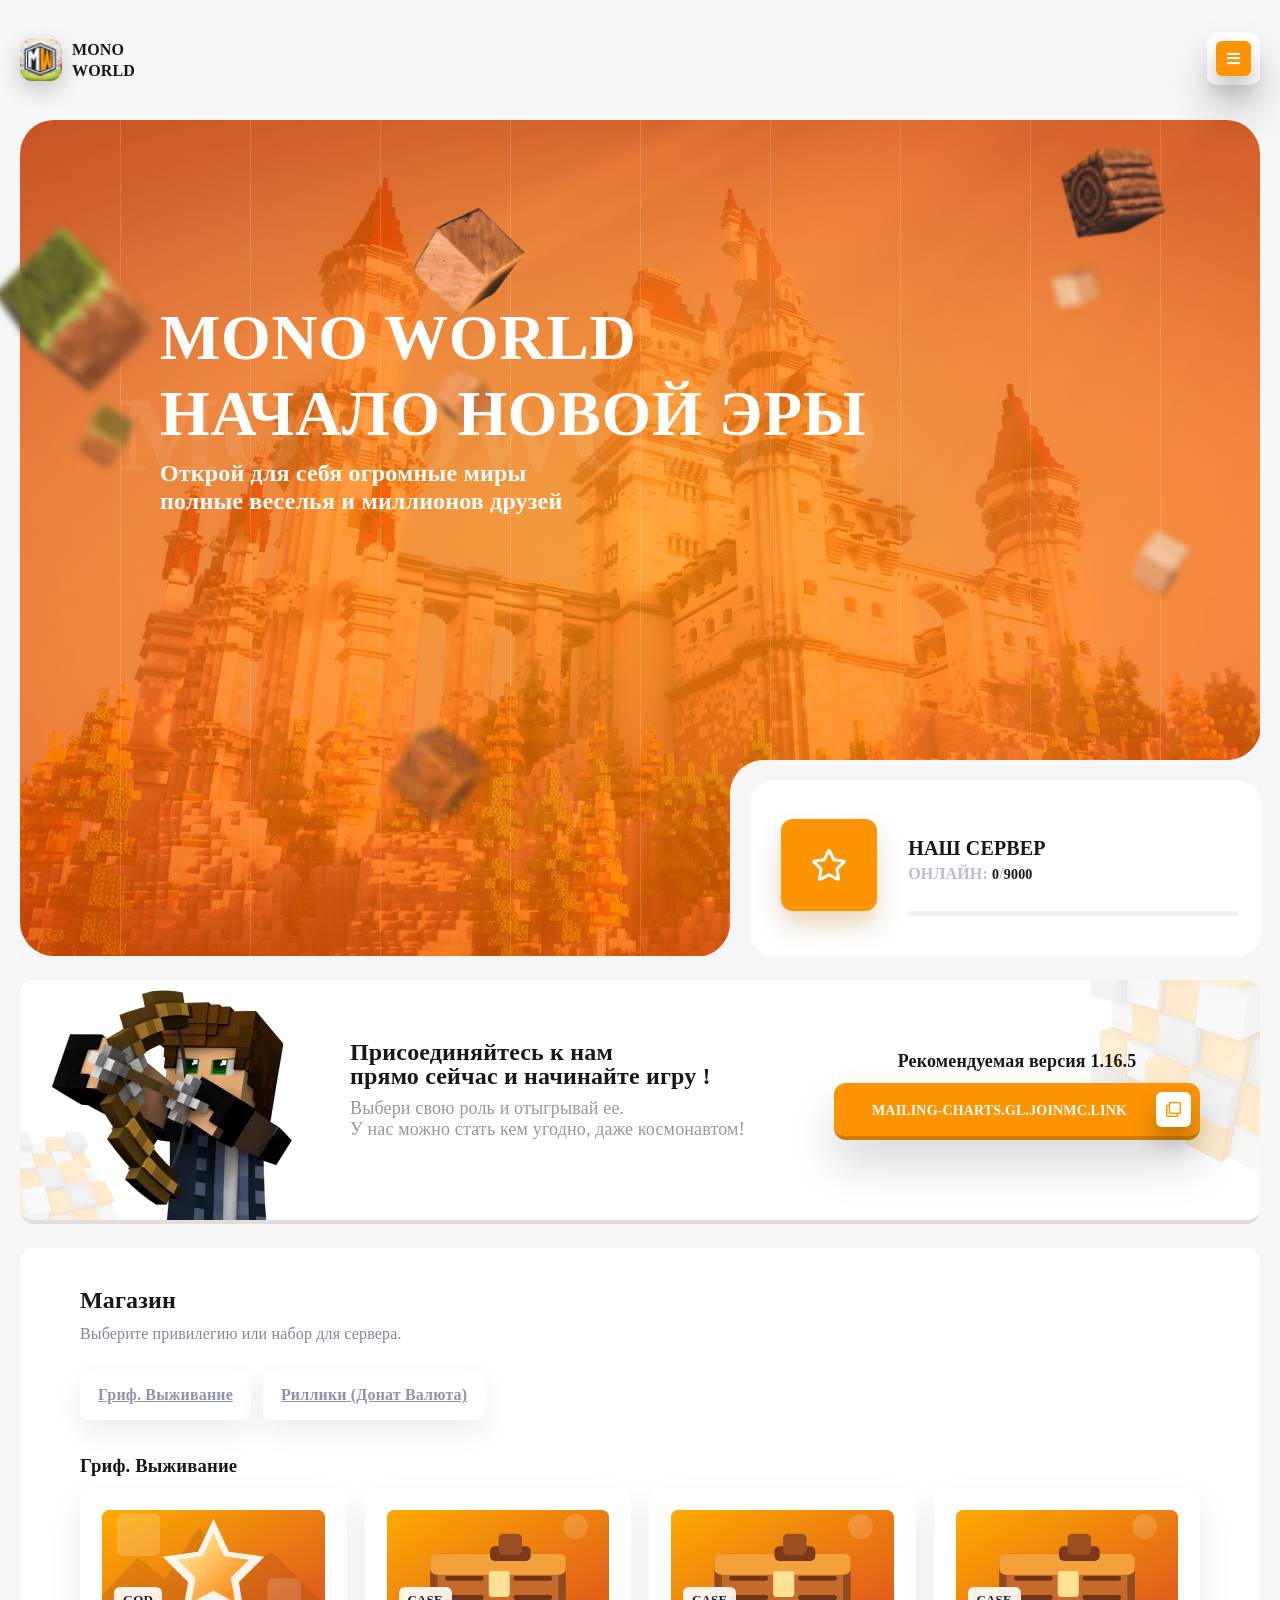
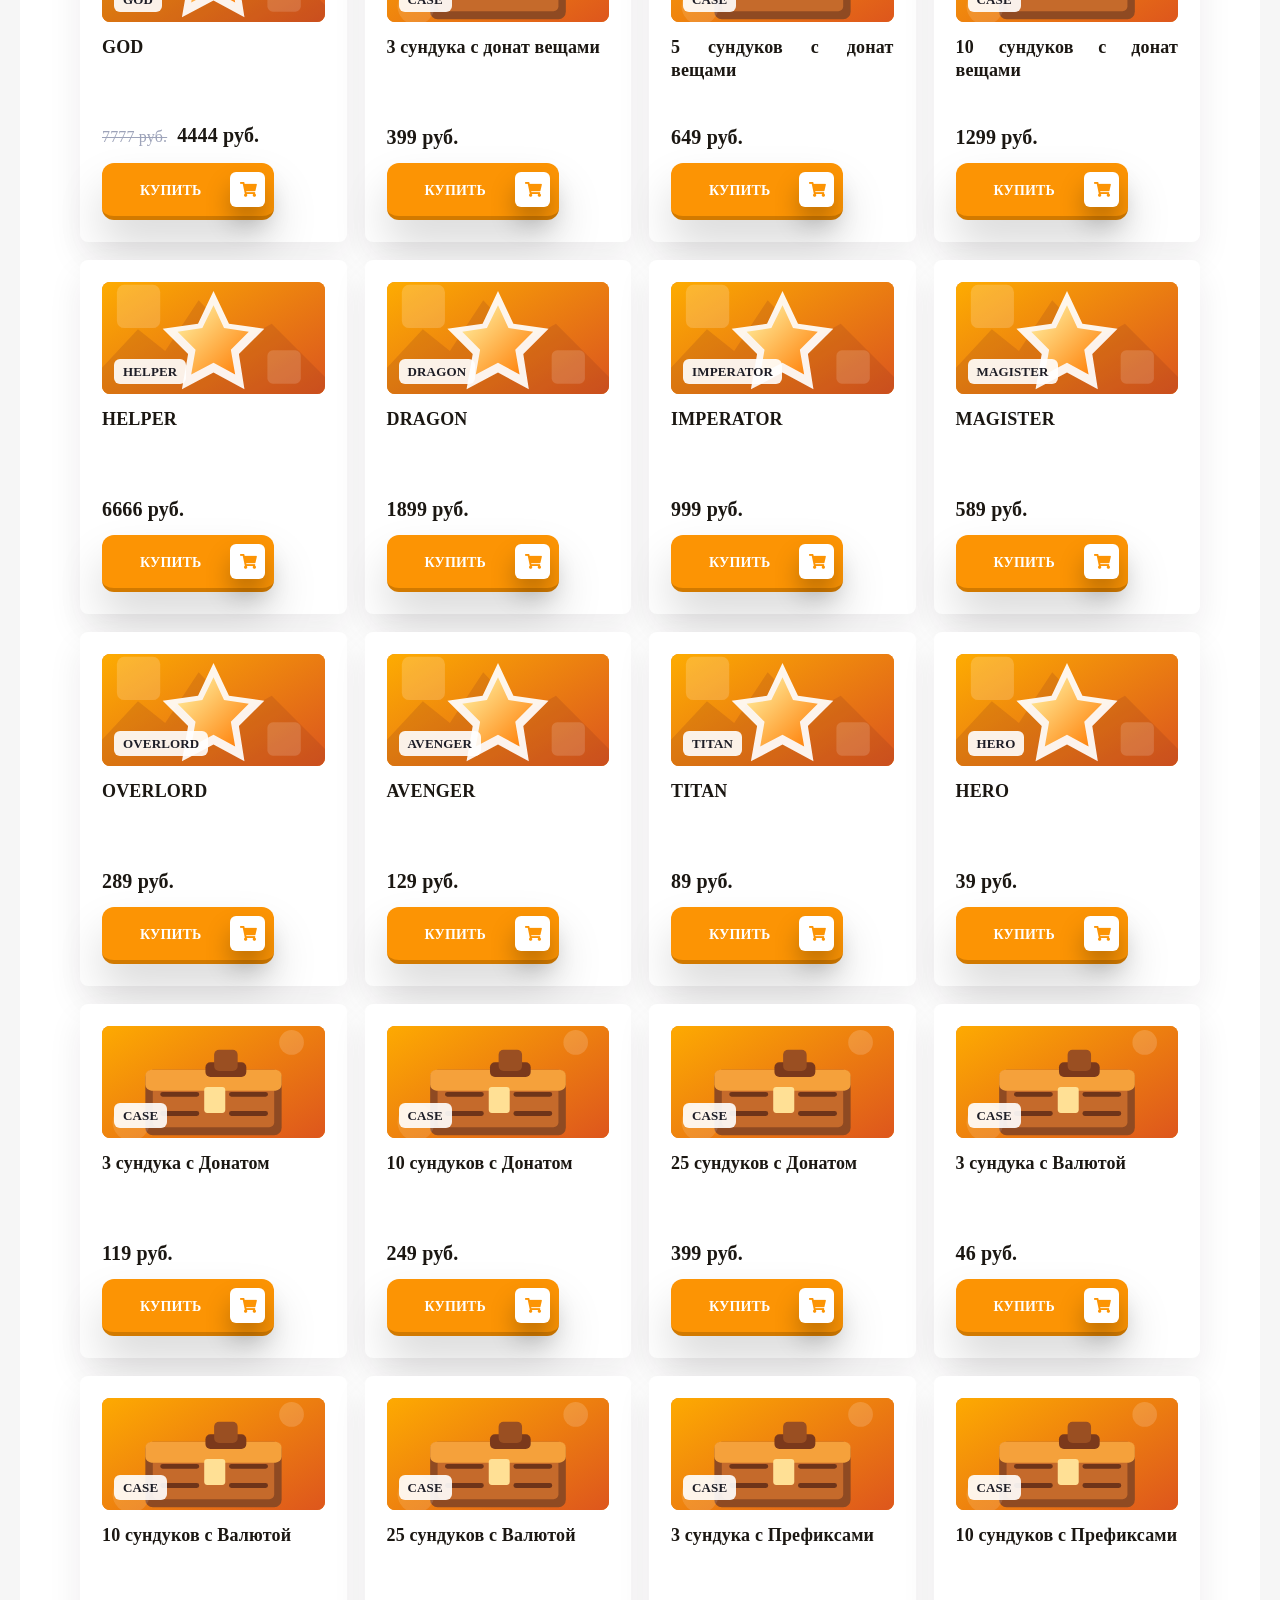
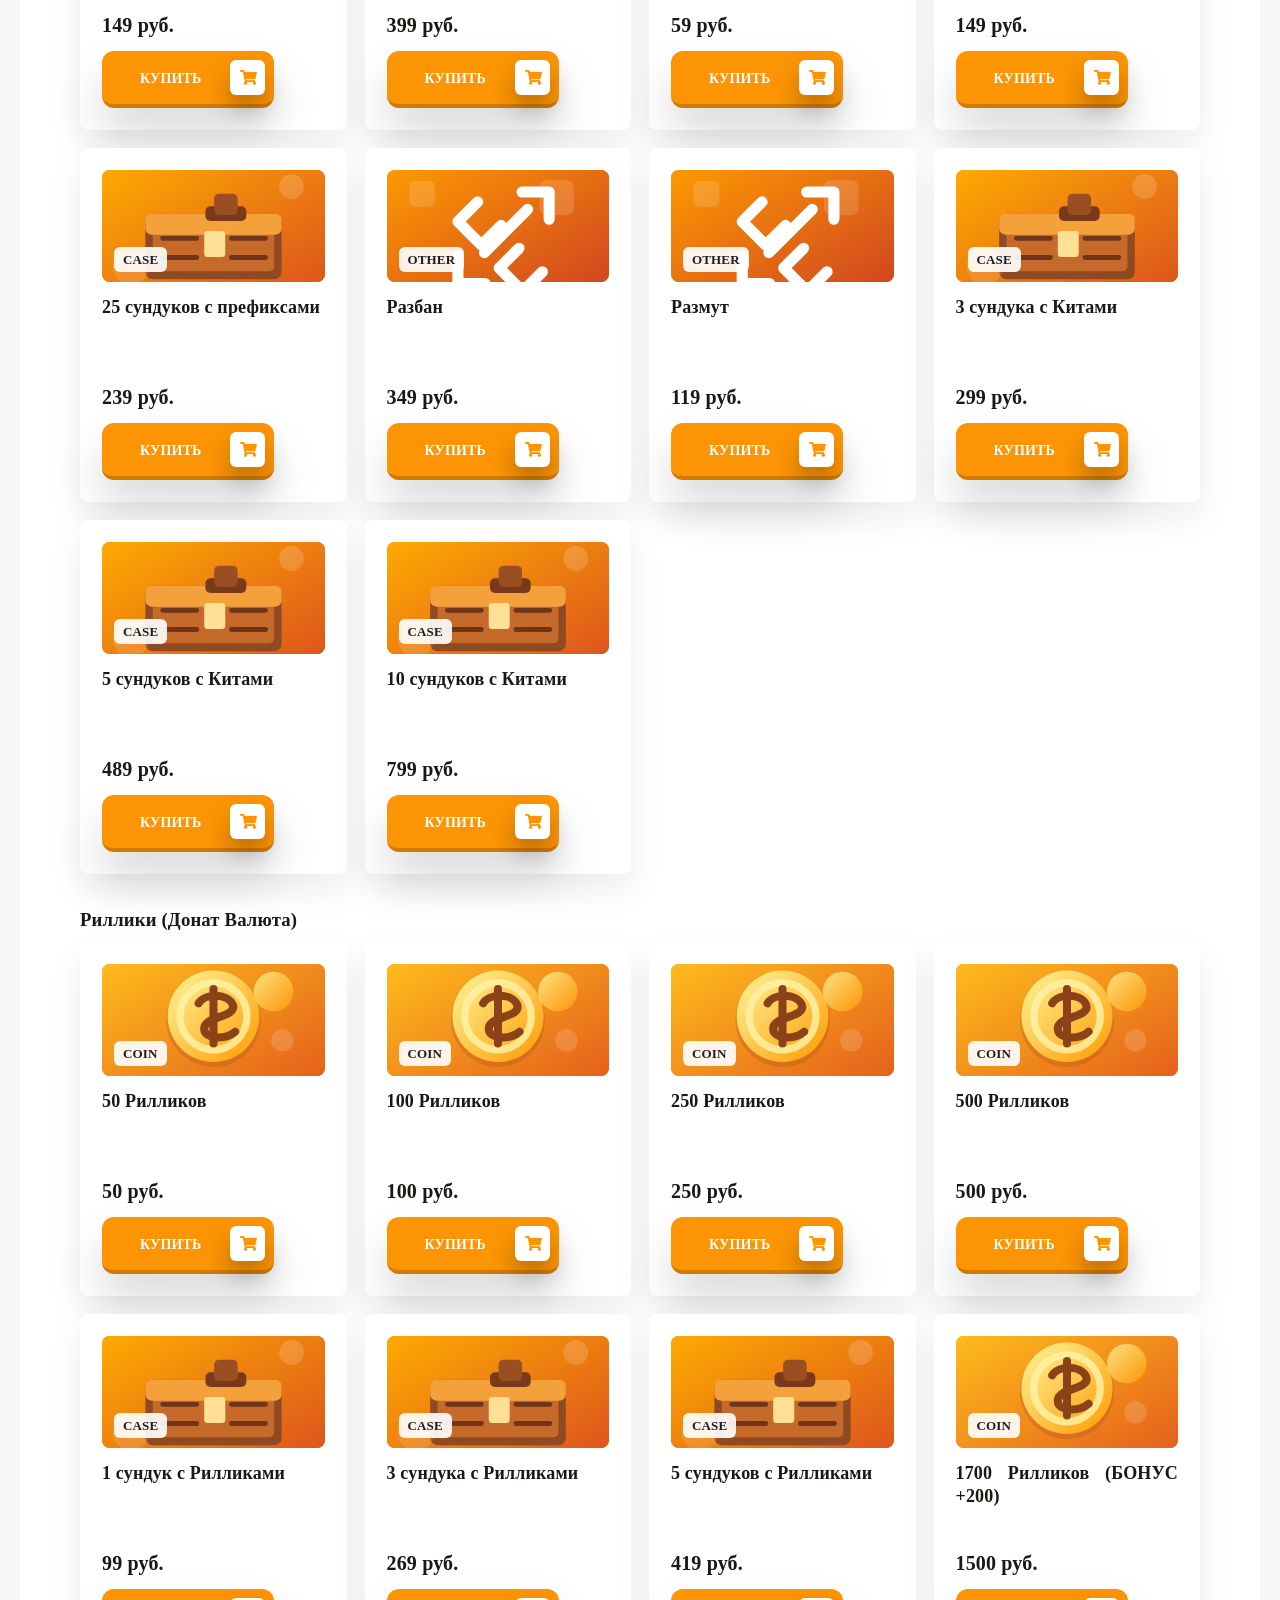
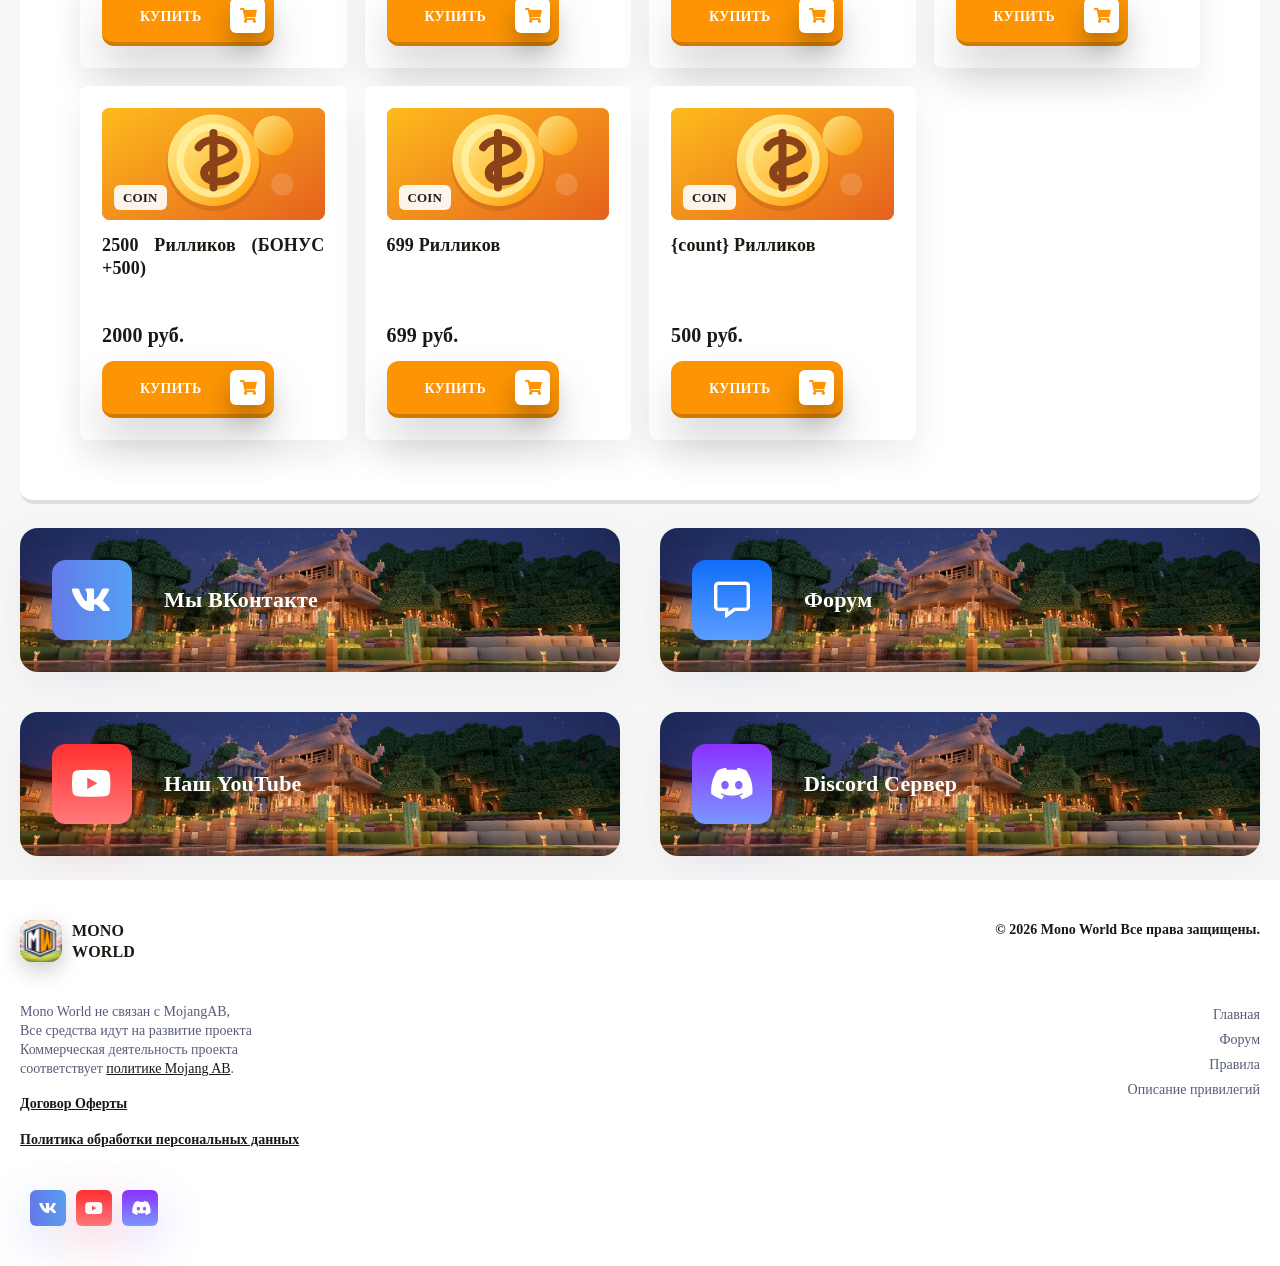
==== commit 58f22507: "яя" ====
--- a/index.html
+++ b/index.html
@@ -19,22 +19,22 @@
 <meta http-equiv="content-language" content="ru" />
 
 <!-- Scripts -->
-<script src="/js/app.js" defer></script>
-<script src="/js/public.js" defer></script>
-<script src="/js/clipboard.min.js" defer></script>
-<script src="/js/main.js" defer></script>
+<script src="js/app.js" defer></script>
+<script src="js/public.js" defer></script>
+<script src="js/clipboard.min.js" defer></script>
+<script src="js/main.js" defer></script>
 
 <!-- Styles -->
-<link rel="stylesheet" href="/css/fonts.min.css" />
-<link rel="stylesheet" href="/css/style.min.css" />
-<link rel="stylesheet" href="/css/media-queries.min.css" />
-<link rel="stylesheet" href="/css/custom.css" />
+<link rel="stylesheet" href="css/fonts.min.css" />
+<link rel="stylesheet" href="css/style.min.css" />
+<link rel="stylesheet" href="css/media-queries.min.css" />
+<link rel="stylesheet" href="css/custom.css" />
 
 <!-- Fonts -->
 <link rel="stylesheet" href="https://pro.fontawesome.com/releases/v5.10.0/css/all.css" integrity="sha384-AYmEC3Yw5cVb3ZcuHtOA93w35dYTsvhLPVnYs9eStHfGJvOvKxVfELGroGkvsg+p" crossorigin="anonymous" />
 
 
-<link rel="icon" type="image/png" href="/images/custom-logo.png">
+<link rel="icon" type="image/png" href="images/custom-logo.png">
 
 <meta name="interkassa-verification" content="1a4b5794d77db62eb89c363f576572cb" />
     </head>
@@ -46,7 +46,7 @@
     ">
         <div id="app">
             <header>
-    <a href="/index.html" class="logotype">
+    <a href="index.html" class="logotype">
         <div class="pic"></div>
         <div class="logo_text">
             <span>mono</span>
@@ -56,22 +56,22 @@
     <nav id="header_menu">
         <ul>
             <li>
-                <a href="/index.html"><i class="fas fa-home"></i><span>Главная</span></a>
+                <a href="index.html"><i class="fas fa-home"></i><span>Главная</span></a>
             </li>
             <li>
                 <a href="javascript:void(0)" data-page="store" id="goToStore"><i class="fas fa-shopping-cart"></i><span>Магазин</span></a>
             </li>
             <li>
-                <a href="/description.html"><i class="fas fa-tag"></i><span>Правила</span></a>
+                <a href="description.html"><i class="fas fa-tag"></i><span>Правила</span></a>
             </li>
             <li>
-                <a href="/description.html"><i class="fas fa-file-alt"></i><span>Описание привилегий</span></a>
+                <a href="description.html"><i class="fas fa-file-alt"></i><span>Описание привилегий</span></a>
             </li>
             <li>
                 <a href="//f.reallyworld.me"><i class="far fa-comment-alt"></i><span>Форум</span></a>
             </li>
             <li>
-                <a href="/support.html"><i class="far fa-heart"></i><span>Поддержка</span></a>
+                <a href="support.html"><i class="far fa-heart"></i><span>Поддержка</span></a>
             </li>
         </ul>
     </nav>
@@ -160,165 +160,163 @@
   <div class="store-heading"><h2>Магазин</h2><p>Выберите привилегию или набор для сервера.</p></div>
   <div class="store-tabs">
     <a href="#category-1">Гриф. Выживание</a>
-    <a href="#category-2">Анархия</a>
     <a href="#category-5">Риллики (Донат Валюта)</a>
-    <a href="#category-10">СТО</a>
   </div>
   <div class="store-category" id="category-1">
     <h3>Гриф. Выживание</h3>
     <div class="store-grid">
       <article class="store-card">
-        <div class="store-art"><span>GOD</span></div>
+        <div class="store-art"><img src="images/products/rank.svg" alt="Привилегия"><span>GOD</span></div>
         <h4>GOD</h4>
         <div class="store-price"><span class="old-price">7777 руб.</span><strong>4444 руб.</strong></div>
         <a class="button button-orange" href="javascript:void(0)"><span>Купить</span><i class="fas fa-shopping-cart"></i></a>
       </article>
       <article class="store-card">
-        <div class="store-art"><span>CASE</span></div>
+        <div class="store-art"><img src="images/products/case.svg" alt="Сундук"><span>CASE</span></div>
         <h4>3 сундука с донат вещами</h4>
         <div class="store-price"><strong>399 руб.</strong></div>
         <a class="button button-orange" href="javascript:void(0)"><span>Купить</span><i class="fas fa-shopping-cart"></i></a>
       </article>
       <article class="store-card">
-        <div class="store-art"><span>CASE</span></div>
+        <div class="store-art"><img src="images/products/case.svg" alt="Сундук"><span>CASE</span></div>
         <h4>5 сундуков с донат вещами</h4>
         <div class="store-price"><strong>649 руб.</strong></div>
         <a class="button button-orange" href="javascript:void(0)"><span>Купить</span><i class="fas fa-shopping-cart"></i></a>
       </article>
       <article class="store-card">
-        <div class="store-art"><span>CASE</span></div>
+        <div class="store-art"><img src="images/products/case.svg" alt="Сундук"><span>CASE</span></div>
         <h4>10 сундуков с донат вещами</h4>
         <div class="store-price"><strong>1299 руб.</strong></div>
         <a class="button button-orange" href="javascript:void(0)"><span>Купить</span><i class="fas fa-shopping-cart"></i></a>
       </article>
       <article class="store-card">
-        <div class="store-art"><span>HELPER</span></div>
+        <div class="store-art"><img src="images/products/rank.svg" alt="Привилегия"><span>HELPER</span></div>
         <h4>HELPER</h4>
         <div class="store-price"><strong>6666 руб.</strong></div>
         <a class="button button-orange" href="javascript:void(0)"><span>Купить</span><i class="fas fa-shopping-cart"></i></a>
       </article>
       <article class="store-card">
-        <div class="store-art"><span>DRAGON</span></div>
+        <div class="store-art"><img src="images/products/rank.svg" alt="Привилегия"><span>DRAGON</span></div>
         <h4>DRAGON</h4>
         <div class="store-price"><strong>1899 руб.</strong></div>
         <a class="button button-orange" href="javascript:void(0)"><span>Купить</span><i class="fas fa-shopping-cart"></i></a>
       </article>
       <article class="store-card">
-        <div class="store-art"><span>IMPERATOR</span></div>
+        <div class="store-art"><img src="images/products/rank.svg" alt="Привилегия"><span>IMPERATOR</span></div>
         <h4>IMPERATOR</h4>
         <div class="store-price"><strong>999 руб.</strong></div>
         <a class="button button-orange" href="javascript:void(0)"><span>Купить</span><i class="fas fa-shopping-cart"></i></a>
       </article>
       <article class="store-card">
-        <div class="store-art"><span>MAGISTER</span></div>
+        <div class="store-art"><img src="images/products/rank.svg" alt="Привилегия"><span>MAGISTER</span></div>
         <h4>MAGISTER</h4>
         <div class="store-price"><strong>589 руб.</strong></div>
         <a class="button button-orange" href="javascript:void(0)"><span>Купить</span><i class="fas fa-shopping-cart"></i></a>
       </article>
       <article class="store-card">
-        <div class="store-art"><span>OVERLORD</span></div>
+        <div class="store-art"><img src="images/products/rank.svg" alt="Привилегия"><span>OVERLORD</span></div>
         <h4>OVERLORD</h4>
         <div class="store-price"><strong>289 руб.</strong></div>
         <a class="button button-orange" href="javascript:void(0)"><span>Купить</span><i class="fas fa-shopping-cart"></i></a>
       </article>
       <article class="store-card">
-        <div class="store-art"><span>AVENGER</span></div>
+        <div class="store-art"><img src="images/products/rank.svg" alt="Привилегия"><span>AVENGER</span></div>
         <h4>AVENGER</h4>
         <div class="store-price"><strong>129 руб.</strong></div>
         <a class="button button-orange" href="javascript:void(0)"><span>Купить</span><i class="fas fa-shopping-cart"></i></a>
       </article>
       <article class="store-card">
-        <div class="store-art"><span>TITAN</span></div>
+        <div class="store-art"><img src="images/products/rank.svg" alt="Привилегия"><span>TITAN</span></div>
         <h4>TITAN</h4>
         <div class="store-price"><strong>89 руб.</strong></div>
         <a class="button button-orange" href="javascript:void(0)"><span>Купить</span><i class="fas fa-shopping-cart"></i></a>
       </article>
       <article class="store-card">
-        <div class="store-art"><span>HERO</span></div>
+        <div class="store-art"><img src="images/products/rank.svg" alt="Привилегия"><span>HERO</span></div>
         <h4>HERO</h4>
         <div class="store-price"><strong>39 руб.</strong></div>
         <a class="button button-orange" href="javascript:void(0)"><span>Купить</span><i class="fas fa-shopping-cart"></i></a>
       </article>
       <article class="store-card">
-        <div class="store-art"><span>CASE</span></div>
+        <div class="store-art"><img src="images/products/case.svg" alt="Сундук"><span>CASE</span></div>
         <h4>3 сундука с Донатом</h4>
         <div class="store-price"><strong>119 руб.</strong></div>
         <a class="button button-orange" href="javascript:void(0)"><span>Купить</span><i class="fas fa-shopping-cart"></i></a>
       </article>
       <article class="store-card">
-        <div class="store-art"><span>CASE</span></div>
+        <div class="store-art"><img src="images/products/case.svg" alt="Сундук"><span>CASE</span></div>
         <h4>10 сундуков с Донатом</h4>
         <div class="store-price"><strong>249 руб.</strong></div>
         <a class="button button-orange" href="javascript:void(0)"><span>Купить</span><i class="fas fa-shopping-cart"></i></a>
       </article>
       <article class="store-card">
-        <div class="store-art"><span>CASE</span></div>
+        <div class="store-art"><img src="images/products/case.svg" alt="Сундук"><span>CASE</span></div>
         <h4>25 сундуков с Донатом</h4>
         <div class="store-price"><strong>399 руб.</strong></div>
         <a class="button button-orange" href="javascript:void(0)"><span>Купить</span><i class="fas fa-shopping-cart"></i></a>
       </article>
       <article class="store-card">
-        <div class="store-art"><span>CASE</span></div>
+        <div class="store-art"><img src="images/products/case.svg" alt="Сундук"><span>CASE</span></div>
         <h4>3 сундука с Валютой</h4>
         <div class="store-price"><strong>46 руб.</strong></div>
         <a class="button button-orange" href="javascript:void(0)"><span>Купить</span><i class="fas fa-shopping-cart"></i></a>
       </article>
       <article class="store-card">
-        <div class="store-art"><span>CASE</span></div>
+        <div class="store-art"><img src="images/products/case.svg" alt="Сундук"><span>CASE</span></div>
         <h4>10 сундуков с Валютой</h4>
         <div class="store-price"><strong>149 руб.</strong></div>
         <a class="button button-orange" href="javascript:void(0)"><span>Купить</span><i class="fas fa-shopping-cart"></i></a>
       </article>
       <article class="store-card">
-        <div class="store-art"><span>CASE</span></div>
+        <div class="store-art"><img src="images/products/case.svg" alt="Сундук"><span>CASE</span></div>
         <h4>25 сундуков с Валютой</h4>
         <div class="store-price"><strong>399 руб.</strong></div>
         <a class="button button-orange" href="javascript:void(0)"><span>Купить</span><i class="fas fa-shopping-cart"></i></a>
       </article>
       <article class="store-card">
-        <div class="store-art"><span>CASE</span></div>
+        <div class="store-art"><img src="images/products/case.svg" alt="Сундук"><span>CASE</span></div>
         <h4>3 сундука с Префиксами</h4>
         <div class="store-price"><strong>59 руб.</strong></div>
         <a class="button button-orange" href="javascript:void(0)"><span>Купить</span><i class="fas fa-shopping-cart"></i></a>
       </article>
       <article class="store-card">
-        <div class="store-art"><span>CASE</span></div>
+        <div class="store-art"><img src="images/products/case.svg" alt="Сундук"><span>CASE</span></div>
         <h4>10 сундуков с Префиксами</h4>
         <div class="store-price"><strong>149 руб.</strong></div>
         <a class="button button-orange" href="javascript:void(0)"><span>Купить</span><i class="fas fa-shopping-cart"></i></a>
       </article>
       <article class="store-card">
-        <div class="store-art"><span>CASE</span></div>
+        <div class="store-art"><img src="images/products/case.svg" alt="Сундук"><span>CASE</span></div>
         <h4>25 сундуков с префиксами</h4>
         <div class="store-price"><strong>239 руб.</strong></div>
         <a class="button button-orange" href="javascript:void(0)"><span>Купить</span><i class="fas fa-shopping-cart"></i></a>
       </article>
       <article class="store-card">
-        <div class="store-art"><span>OTHER</span></div>
+        <div class="store-art"><img src="images/products/service.svg" alt="Услуга"><span>OTHER</span></div>
         <h4>Разбан</h4>
         <div class="store-price"><strong>349 руб.</strong></div>
         <a class="button button-orange" href="javascript:void(0)"><span>Купить</span><i class="fas fa-shopping-cart"></i></a>
       </article>
       <article class="store-card">
-        <div class="store-art"><span>OTHER</span></div>
+        <div class="store-art"><img src="images/products/service.svg" alt="Услуга"><span>OTHER</span></div>
         <h4>Размут</h4>
         <div class="store-price"><strong>119 руб.</strong></div>
         <a class="button button-orange" href="javascript:void(0)"><span>Купить</span><i class="fas fa-shopping-cart"></i></a>
       </article>
       <article class="store-card">
-        <div class="store-art"><span>CASE</span></div>
+        <div class="store-art"><img src="images/products/case.svg" alt="Сундук"><span>CASE</span></div>
         <h4>3 сундука с Китами</h4>
         <div class="store-price"><strong>299 руб.</strong></div>
         <a class="button button-orange" href="javascript:void(0)"><span>Купить</span><i class="fas fa-shopping-cart"></i></a>
       </article>
       <article class="store-card">
-        <div class="store-art"><span>CASE</span></div>
+        <div class="store-art"><img src="images/products/case.svg" alt="Сундук"><span>CASE</span></div>
         <h4>5 сундуков с Китами</h4>
         <div class="store-price"><strong>489 руб.</strong></div>
         <a class="button button-orange" href="javascript:void(0)"><span>Купить</span><i class="fas fa-shopping-cart"></i></a>
       </article>
       <article class="store-card">
-        <div class="store-art"><span>CASE</span></div>
+        <div class="store-art"><img src="images/products/case.svg" alt="Сундук"><span>CASE</span></div>
         <h4>10 сундуков с Китами</h4>
         <div class="store-price"><strong>799 руб.</strong></div>
         <a class="button button-orange" href="javascript:void(0)"><span>Купить</span><i class="fas fa-shopping-cart"></i></a>
@@ -329,80 +327,69 @@
     <h3>Риллики (Донат Валюта)</h3>
     <div class="store-grid">
       <article class="store-card">
-        <div class="store-art"><span>COIN</span></div>
+        <div class="store-art"><img src="images/products/coin.svg" alt="Валюта"><span>COIN</span></div>
         <h4>50 Рилликов</h4>
         <div class="store-price"><strong>50 руб.</strong></div>
         <a class="button button-orange" href="javascript:void(0)"><span>Купить</span><i class="fas fa-shopping-cart"></i></a>
       </article>
       <article class="store-card">
-        <div class="store-art"><span>COIN</span></div>
+        <div class="store-art"><img src="images/products/coin.svg" alt="Валюта"><span>COIN</span></div>
         <h4>100 Рилликов</h4>
         <div class="store-price"><strong>100 руб.</strong></div>
         <a class="button button-orange" href="javascript:void(0)"><span>Купить</span><i class="fas fa-shopping-cart"></i></a>
       </article>
       <article class="store-card">
-        <div class="store-art"><span>COIN</span></div>
+        <div class="store-art"><img src="images/products/coin.svg" alt="Валюта"><span>COIN</span></div>
         <h4>250 Рилликов</h4>
         <div class="store-price"><strong>250 руб.</strong></div>
         <a class="button button-orange" href="javascript:void(0)"><span>Купить</span><i class="fas fa-shopping-cart"></i></a>
       </article>
       <article class="store-card">
-        <div class="store-art"><span>COIN</span></div>
+        <div class="store-art"><img src="images/products/coin.svg" alt="Валюта"><span>COIN</span></div>
         <h4>500 Рилликов</h4>
         <div class="store-price"><strong>500 руб.</strong></div>
         <a class="button button-orange" href="javascript:void(0)"><span>Купить</span><i class="fas fa-shopping-cart"></i></a>
       </article>
       <article class="store-card">
-        <div class="store-art"><span>CASE</span></div>
+        <div class="store-art"><img src="images/products/case.svg" alt="Сундук"><span>CASE</span></div>
         <h4>1 сундук с Рилликами</h4>
         <div class="store-price"><strong>99 руб.</strong></div>
         <a class="button button-orange" href="javascript:void(0)"><span>Купить</span><i class="fas fa-shopping-cart"></i></a>
       </article>
       <article class="store-card">
-        <div class="store-art"><span>CASE</span></div>
+        <div class="store-art"><img src="images/products/case.svg" alt="Сундук"><span>CASE</span></div>
         <h4>3 сундука с Рилликами</h4>
         <div class="store-price"><strong>269 руб.</strong></div>
         <a class="button button-orange" href="javascript:void(0)"><span>Купить</span><i class="fas fa-shopping-cart"></i></a>
       </article>
       <article class="store-card">
-        <div class="store-art"><span>CASE</span></div>
+        <div class="store-art"><img src="images/products/case.svg" alt="Сундук"><span>CASE</span></div>
         <h4>5 сундуков с Рилликами</h4>
         <div class="store-price"><strong>419 руб.</strong></div>
         <a class="button button-orange" href="javascript:void(0)"><span>Купить</span><i class="fas fa-shopping-cart"></i></a>
       </article>
       <article class="store-card">
-        <div class="store-art"><span>COIN</span></div>
+        <div class="store-art"><img src="images/products/coin.svg" alt="Валюта"><span>COIN</span></div>
         <h4>1700 Рилликов (БОНУС +200)</h4>
         <div class="store-price"><strong>1500 руб.</strong></div>
         <a class="button button-orange" href="javascript:void(0)"><span>Купить</span><i class="fas fa-shopping-cart"></i></a>
       </article>
       <article class="store-card">
-        <div class="store-art"><span>COIN</span></div>
+        <div class="store-art"><img src="images/products/coin.svg" alt="Валюта"><span>COIN</span></div>
         <h4>2500 Рилликов (БОНУС +500)</h4>
         <div class="store-price"><strong>2000 руб.</strong></div>
         <a class="button button-orange" href="javascript:void(0)"><span>Купить</span><i class="fas fa-shopping-cart"></i></a>
       </article>
       <article class="store-card">
-        <div class="store-art"><span>COIN</span></div>
+        <div class="store-art"><img src="images/products/coin.svg" alt="Валюта"><span>COIN</span></div>
         <h4>699 Рилликов</h4>
         <div class="store-price"><strong>699 руб.</strong></div>
         <a class="button button-orange" href="javascript:void(0)"><span>Купить</span><i class="fas fa-shopping-cart"></i></a>
       </article>
       <article class="store-card">
-        <div class="store-art"><span>COIN</span></div>
+        <div class="store-art"><img src="images/products/coin.svg" alt="Валюта"><span>COIN</span></div>
         <h4>{count} Рилликов</h4>
         <div class="store-price"><strong>500 руб.</strong></div>
-        <a class="button button-orange" href="javascript:void(0)"><span>Купить</span><i class="fas fa-shopping-cart"></i></a>
-      </article>
-    </div>
-  </div>
-  <div class="store-category" id="category-10">
-    <h3>СТО</h3>
-    <div class="store-grid">
-      <article class="store-card">
-        <div class="store-art"><span>OTHER</span></div>
-        <h4>Проходка на СТО игроков</h4>
-        <div class="store-price"><strong>999 руб.</strong></div>
         <a class="button button-orange" href="javascript:void(0)"><span>Купить</span><i class="fas fa-shopping-cart"></i></a>
       </article>
     </div>
@@ -441,7 +428,7 @@
     <footer>
     <div class="wrapper">
         <div class="logo">
-            <a href="/index.html" class="logotype">
+            <a href="index.html" class="logotype">
                 <div class="pic"></div>
                 <div class="logo_text">
                     <span>mono</span>
@@ -463,18 +450,18 @@
                 Mono World не связан с MojangAB,<br />
                 Все средства идут на развитие проекта<br />
                 Коммерческая деятельность проекта<br />
-                соответствует <a href="/mojang.pdf">политике Mojang AB</a>.
+                соответствует <a href="mojang.pdf">политике Mojang AB</a>.
             </p>
-            <a href="/public_offer.pdf">Договор Оферты</a>
-            <a href="/privacy.pdf">Политика обработки персональных данных</a>
+            <a href="public_offer.pdf">Договор Оферты</a>
+            <a href="privacy.pdf">Политика обработки персональных данных</a>
         </div>
 
         <div class="nav">
             <nav>
-                <a href="/index.html">Главная</a>
+                <a href="index.html">Главная</a>
                 <a href="//f.reallyworld.me">Форум</a>
                 <a href="/rules">Правила</a>
-                <a href="/description.html">Описание привилегий</a>
+                <a href="description.html">Описание привилегий</a>
             </nav>
         </div>
         <div class="social">
@@ -588,3 +575,5 @@
 
 
 
+
+
--- a/css/custom.css
+++ b/css/custom.css
@@ -98,11 +98,34 @@
     display: flex;
     align-items: center;
     justify-content: center;
-    background: linear-gradient(135deg, #ff9700, #df5726);
-    color: #fff;
-    font-size: 22px;
+    position: relative;
+    overflow: hidden;
+    background: #f68b0c;
+    box-shadow: inset 0 -20px 45px rgba(86, 26, 7, 0.18);
+}
+
+.store-art img {
+    width: 100%;
+    height: 100%;
+    object-fit: cover;
+    display: block;
+}
+
+.store-art span {
+    position: absolute;
+    left: 12px;
+    bottom: 10px;
+    max-width: calc(100% - 24px);
+    padding: 6px 9px;
+    border-radius: 6px;
+    background: rgba(255, 255, 255, 0.9);
+    color: #1d1d26;
+    font-size: 13px;
     font-weight: 900;
-    box-shadow: inset 0 -20px 45px rgba(86, 26, 7, 0.18);
+    line-height: 1;
+    overflow: hidden;
+    text-overflow: ellipsis;
+    white-space: nowrap;
 }
 
 .store-price {
